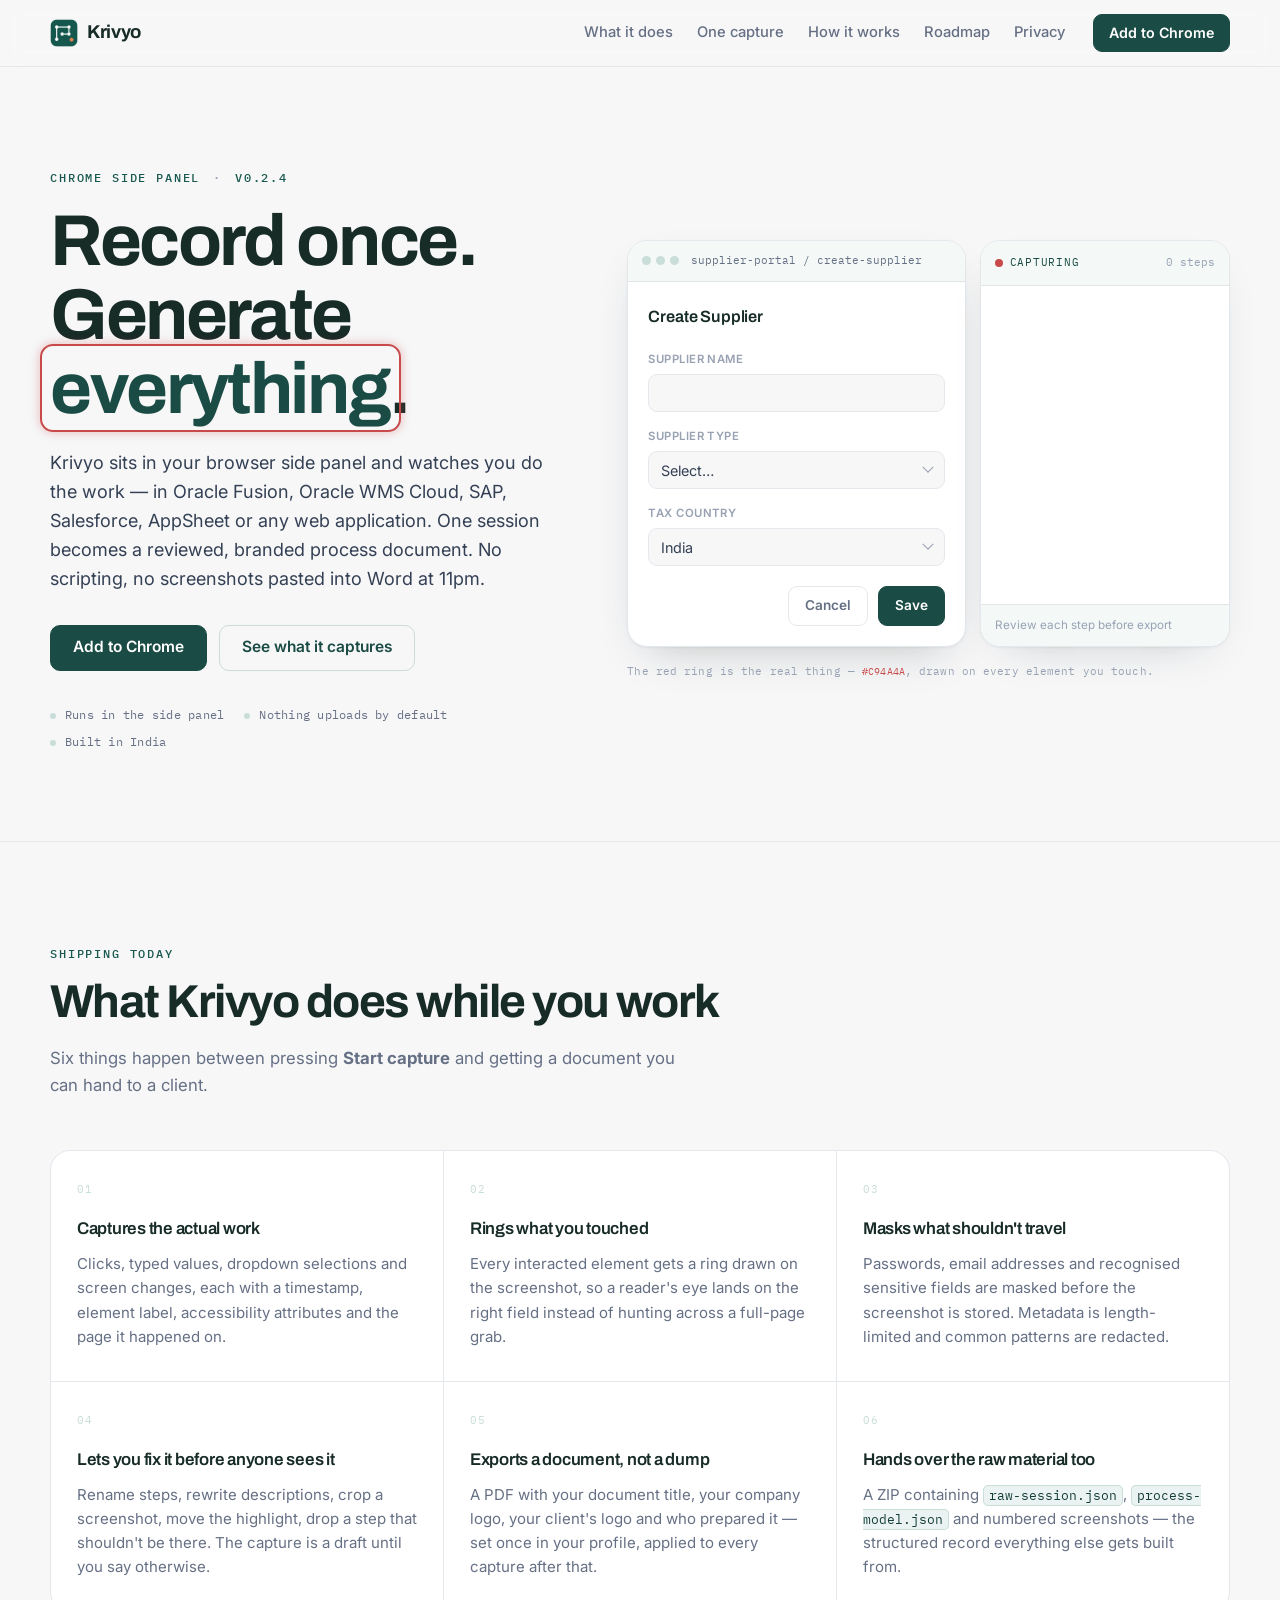
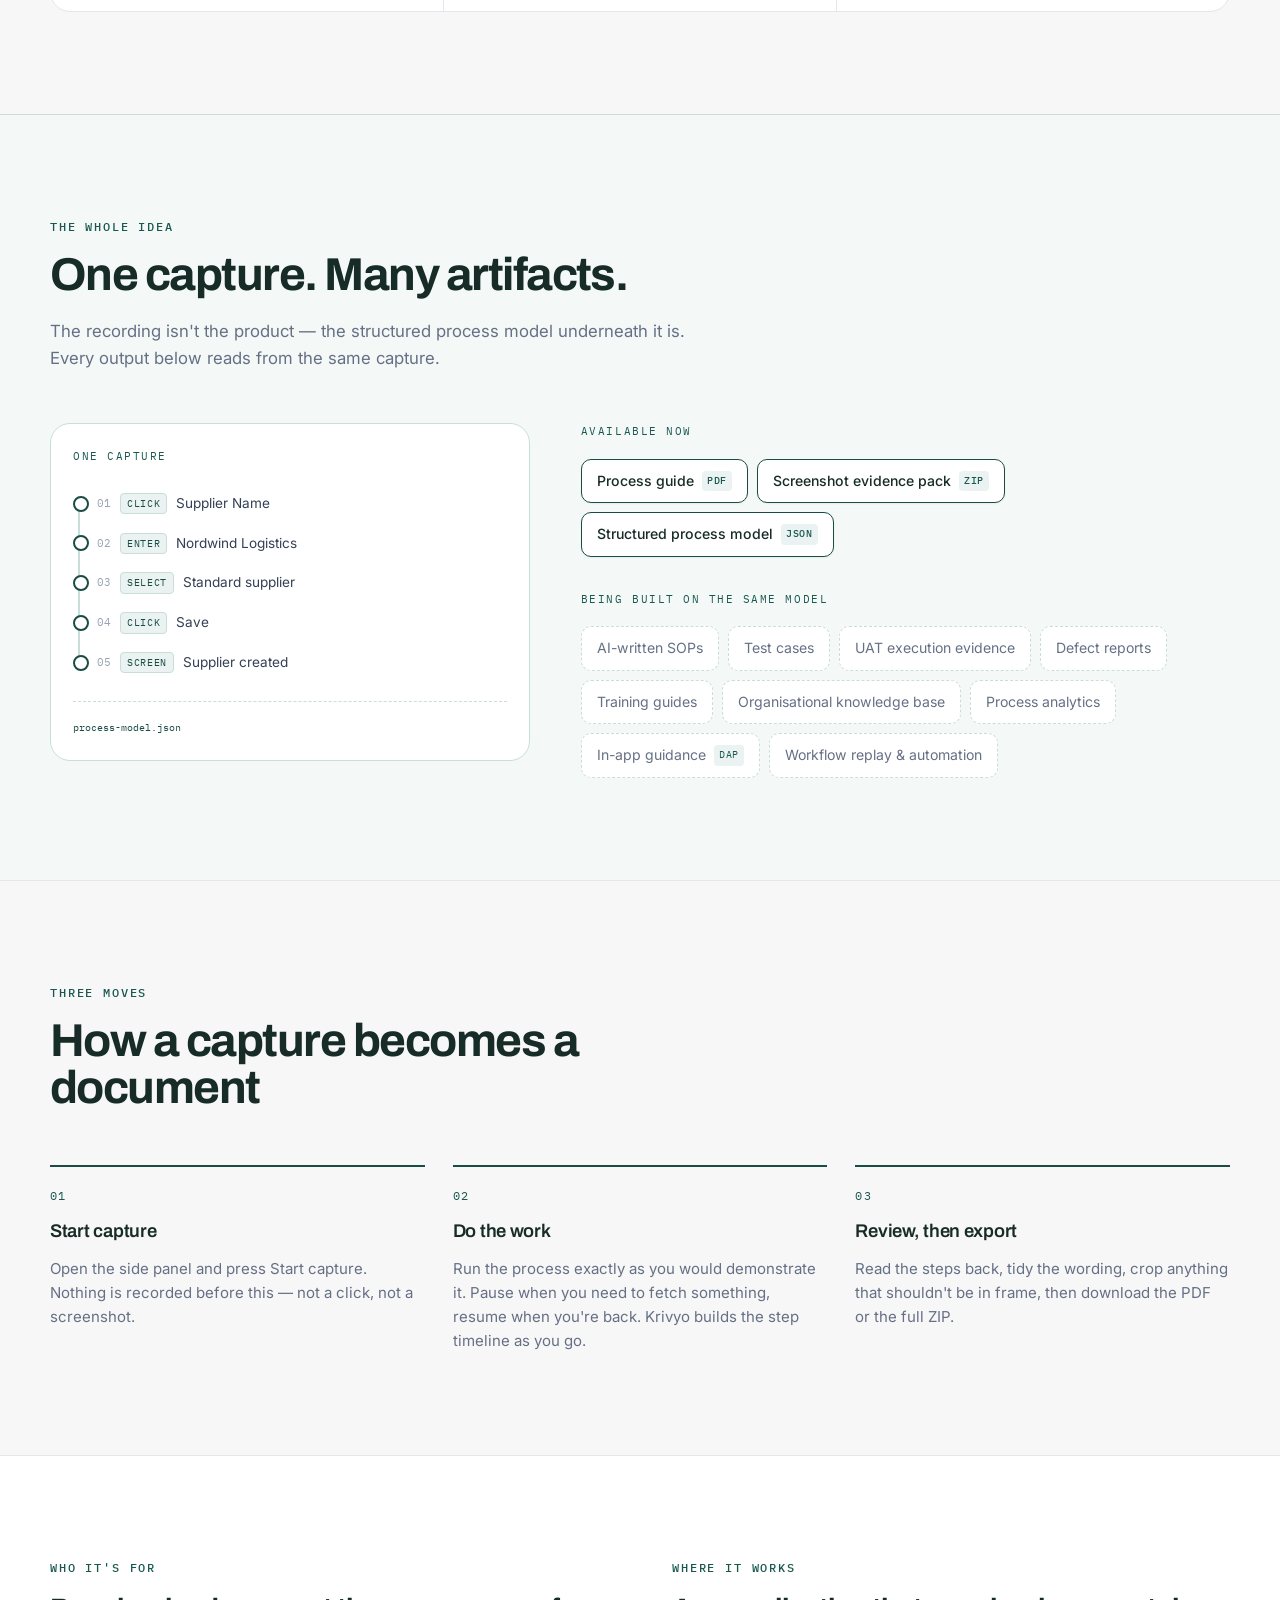
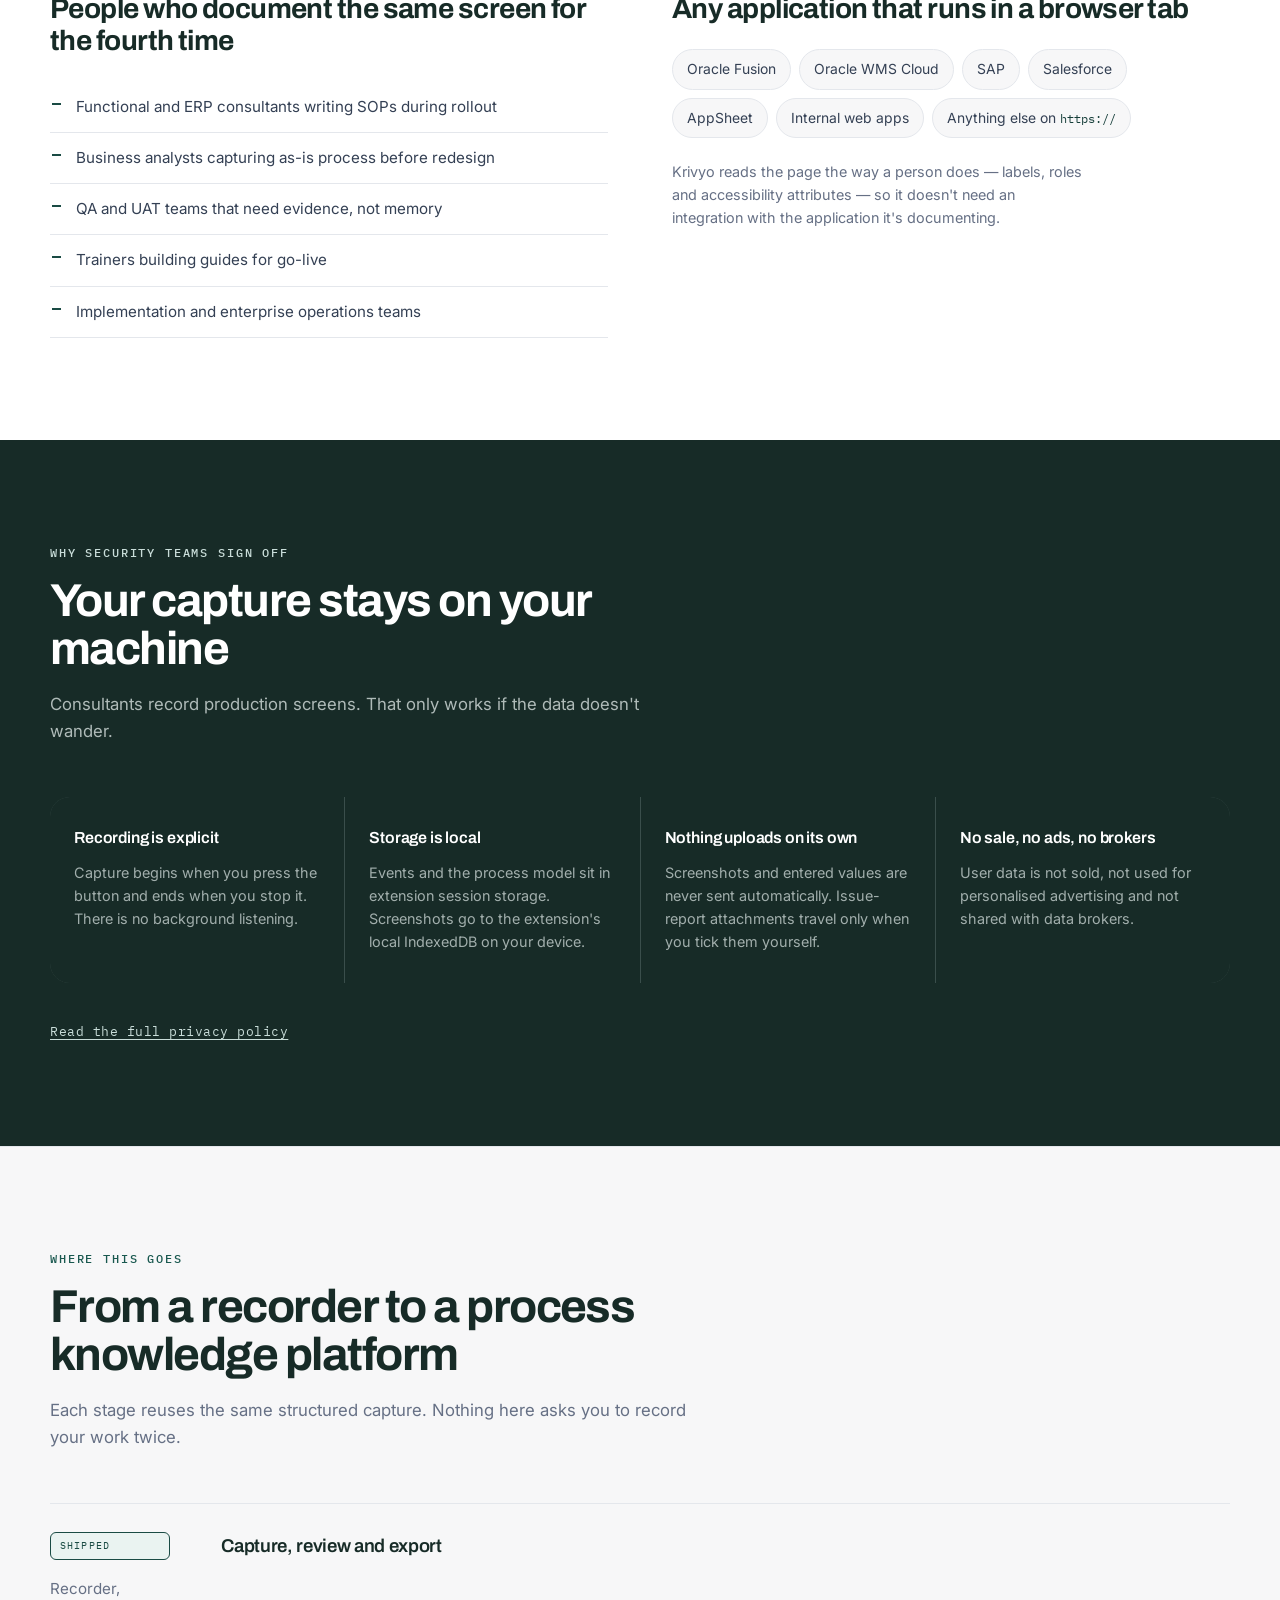
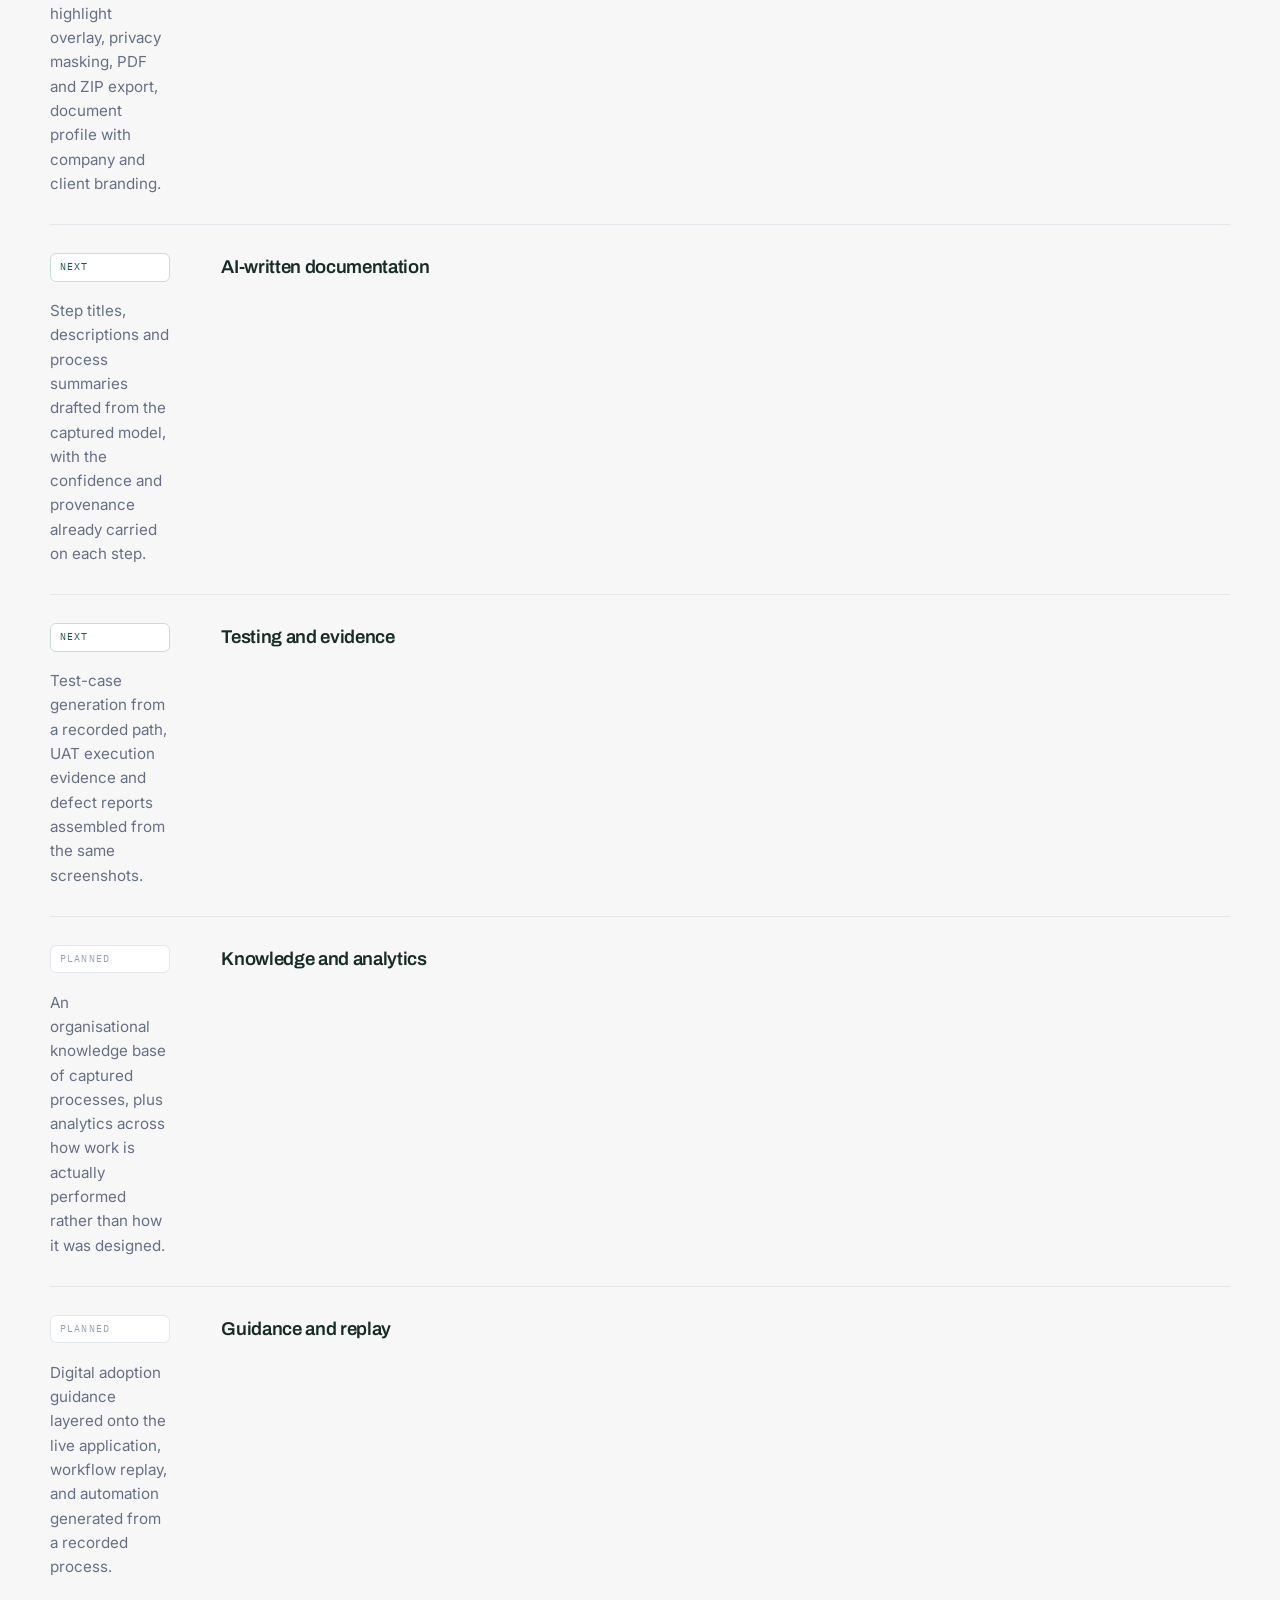
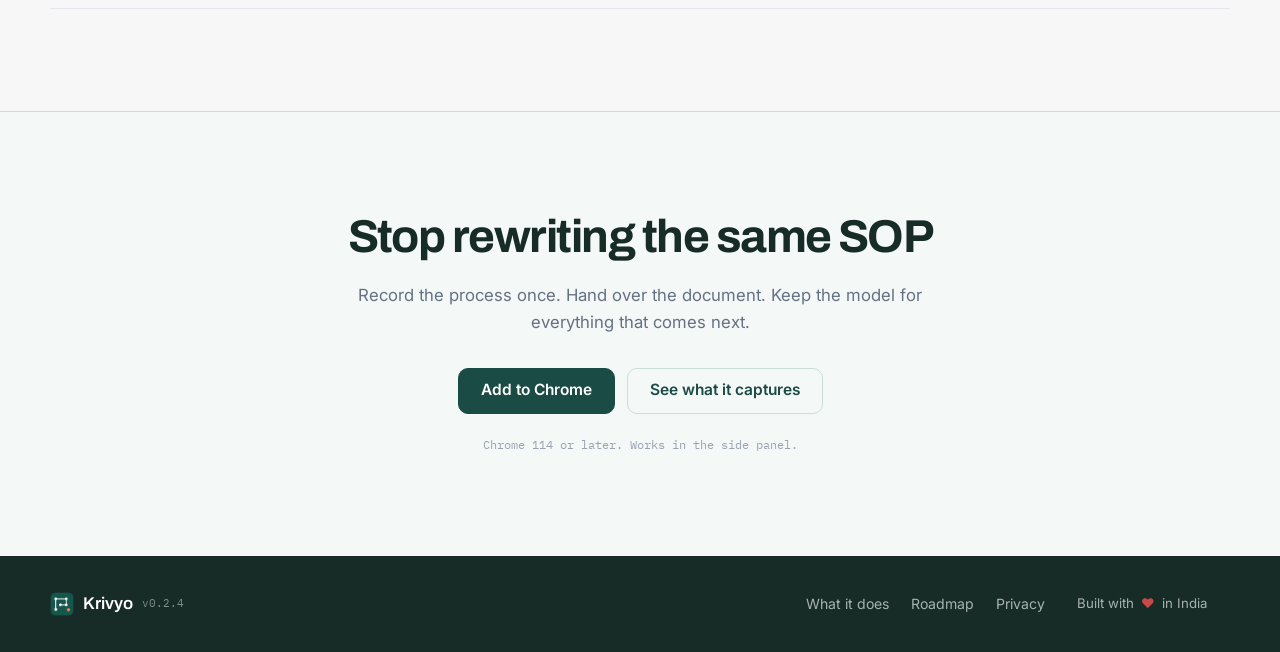
==== index.html @ 98cbd086 "Add files via upload" ====
<!doctype html>
<html lang="en">
<head>
<meta charset="utf-8" />
<meta name="viewport" content="width=device-width, initial-scale=1" />
<title>Krivyo — Record once. Generate everything.</title>
<meta name="description" content="Krivyo records what you do in Oracle, SAP, Salesforce or any browser application and turns one session into a reviewable, branded process document." />
<meta name="theme-color" content="#1A4B44" />
<link rel="icon" href="assets/favicon.png" />

<meta property="og:title" content="Krivyo — Record once. Generate everything." />
<meta property="og:description" content="Record browser workflows and generate reviewable process guides with screenshots, PDF and ZIP export." />
<meta property="og:type" content="website" />

<link rel="preconnect" href="https://fonts.googleapis.com" />
<link rel="preconnect" href="https://fonts.gstatic.com" crossorigin />
<link href="https://fonts.googleapis.com/css2?family=Archivo:wght@500;600;700&family=Inter:wght@400;500;600&family=IBM+Plex+Mono:wght@400;500&display=swap" rel="stylesheet" />
<link rel="stylesheet" href="styles.css" />
</head>
<body>

<a class="skip" href="#main">Skip to content</a>

<header class="site-head">
  <div class="wrap head-inner">
    <a class="brand" href="#top">
      <img src="assets/krivyo-mark.png" alt="" width="28" height="28" />
      <span class="brand-name">Krivyo</span>
    </a>
    <nav class="nav" aria-label="Primary">
      <a href="#capture">What it does</a>
      <a href="#artifacts">One capture</a>
      <a href="#flow">How it works</a>
      <a href="#roadmap">Roadmap</a>
      <a href="#privacy">Privacy</a>
    </nav>
    <a class="btn btn-sm" href="#install">Add to Chrome</a>
  </div>
</header>

<main id="main">

<!-- ============ HERO ============ -->
<section class="hero" id="top">
  <div class="wrap hero-grid">

    <div class="hero-copy">
      <p class="eyebrow">Chrome side panel <span class="dot">·</span> v0.2.4</p>
      <h1 class="display">Record once.<br />Generate <em>everything</em>.</h1>
      <p class="lede">
        Krivyo sits in your browser side panel and watches you do the work — in Oracle Fusion,
        Oracle WMS Cloud, SAP, Salesforce, AppSheet or any web application. One session becomes a
        reviewed, branded process document. No scripting, no screenshots pasted into Word at 11pm.
      </p>
      <div class="cta-row">
        <a class="btn" href="#install">Add to Chrome</a>
        <a class="btn btn-ghost" href="#capture">See what it captures</a>
      </div>
      <ul class="hero-meta">
        <li>Runs in the side panel</li>
        <li>Nothing uploads by default</li>
        <li>Built in India</li>
      </ul>
    </div>

    <!-- Signature: the capture ring, drawn exactly as the extension draws it -->
    <div class="hero-demo" aria-hidden="true">
      <div class="demo-frame">

        <div class="win">
          <div class="win-bar">
            <span class="win-dots"><i></i><i></i><i></i></span>
            <span class="win-url">supplier-portal / create-supplier</span>
          </div>
          <div class="win-body" id="stage">
            <p class="win-app">Create Supplier</p>

            <div class="fld" data-t="1">
              <label>Supplier Name</label>
              <div class="ctrl"><span class="typed" id="typed"></span><span class="caret"></span></div>
            </div>

            <div class="fld" data-t="2">
              <label>Supplier Type</label>
              <div class="ctrl sel"><span id="selval">Select…</span><span class="chev"></span></div>
            </div>

            <div class="fld" data-t="3">
              <label>Tax Country</label>
              <div class="ctrl sel"><span>India</span><span class="chev"></span></div>
            </div>

            <div class="fld-row">
              <span class="ghostbtn">Cancel</span>
              <span class="ghostbtn primary" data-t="4">Save</span>
            </div>

            <div class="ring" id="ring"><i></i><i></i><i></i><i></i></div>
          </div>
        </div>

        <aside class="panel">
          <div class="panel-head">
            <span class="rec"><i></i>Capturing</span>
            <span class="panel-count" id="count">0 steps</span>
          </div>
          <ol class="steps" id="steps">
            <li><span class="sq">01</span><span class="sa">CLICK</span><span class="st">Supplier Name</span></li>
            <li><span class="sq">02</span><span class="sa">ENTER</span><span class="st">Nordwind Logistics</span></li>
            <li><span class="sq">03</span><span class="sa">SELECT</span><span class="st">Standard supplier</span></li>
            <li><span class="sq">04</span><span class="sa">CLICK</span><span class="st">Save</span></li>
          </ol>
          <div class="panel-foot">Review each step before export</div>
        </aside>

      </div>
      <p class="demo-cap">The red ring is the real thing — <code>#C94A4A</code>, drawn on every element you touch.</p>
    </div>

  </div>
</section>

<!-- ============ WHAT IT DOES ============ -->
<section class="band" id="capture">
  <div class="wrap">
    <header class="sec-head">
      <p class="eyebrow">Shipping today</p>
      <h2 class="display">What Krivyo does while you work</h2>
      <p class="sec-sub">Six things happen between pressing <strong>Start capture</strong> and getting a document you can hand to a client.</p>
    </header>

    <div class="cards">
      <article class="card reveal">
        <span class="card-n">01</span>
        <h3>Captures the actual work</h3>
        <p>Clicks, typed values, dropdown selections and screen changes, each with a timestamp, element label, accessibility attributes and the page it happened on.</p>
      </article>
      <article class="card reveal">
        <span class="card-n">02</span>
        <h3>Rings what you touched</h3>
        <p>Every interacted element gets a ring drawn on the screenshot, so a reader's eye lands on the right field instead of hunting across a full-page grab.</p>
      </article>
      <article class="card reveal">
        <span class="card-n">03</span>
        <h3>Masks what shouldn't travel</h3>
        <p>Passwords, email addresses and recognised sensitive fields are masked before the screenshot is stored. Metadata is length-limited and common patterns are redacted.</p>
      </article>
      <article class="card reveal">
        <span class="card-n">04</span>
        <h3>Lets you fix it before anyone sees it</h3>
        <p>Rename steps, rewrite descriptions, crop a screenshot, move the highlight, drop a step that shouldn't be there. The capture is a draft until you say otherwise.</p>
      </article>
      <article class="card reveal">
        <span class="card-n">05</span>
        <h3>Exports a document, not a dump</h3>
        <p>A PDF with your document title, your company logo, your client's logo and who prepared it — set once in your profile, applied to every capture after that.</p>
      </article>
      <article class="card reveal">
        <span class="card-n">06</span>
        <h3>Hands over the raw material too</h3>
        <p>A ZIP containing <code>raw-session.json</code>, <code>process-model.json</code> and numbered screenshots — the structured record everything else gets built from.</p>
      </article>
    </div>
  </div>
</section>

<!-- ============ SIGNATURE: ONE CAPTURE, MANY ARTIFACTS ============ -->
<section class="band band-tint" id="artifacts">
  <div class="wrap">
    <header class="sec-head">
      <p class="eyebrow">The whole idea</p>
      <h2 class="display">One capture. Many artifacts.</h2>
      <p class="sec-sub">The recording isn't the product — the structured process model underneath it is. Every output below reads from the same capture.</p>
    </header>

    <div class="branch">
      <div class="spine">
        <p class="spine-label">One capture</p>
        <ol class="spine-steps">
          <li><span class="sq">01</span><span class="sa">CLICK</span> Supplier Name</li>
          <li><span class="sq">02</span><span class="sa">ENTER</span> Nordwind Logistics</li>
          <li><span class="sq">03</span><span class="sa">SELECT</span> Standard supplier</li>
          <li><span class="sq">04</span><span class="sa">CLICK</span> Save</li>
          <li><span class="sq">05</span><span class="sa">SCREEN</span> Supplier created</li>
        </ol>
        <p class="spine-foot"><code>process-model.json</code></p>
      </div>

      <div class="fan">
        <div class="fan-group">
          <p class="fan-label">Available now</p>
          <ul class="chips">
            <li class="chip live">Process guide <span>PDF</span></li>
            <li class="chip live">Screenshot evidence pack <span>ZIP</span></li>
            <li class="chip live">Structured process model <span>JSON</span></li>
          </ul>
        </div>
        <div class="fan-group">
          <p class="fan-label">Being built on the same model</p>
          <ul class="chips">
            <li class="chip">AI-written SOPs</li>
            <li class="chip">Test cases</li>
            <li class="chip">UAT execution evidence</li>
            <li class="chip">Defect reports</li>
            <li class="chip">Training guides</li>
            <li class="chip">Organisational knowledge base</li>
            <li class="chip">Process analytics</li>
            <li class="chip">In-app guidance <span>DAP</span></li>
            <li class="chip">Workflow replay &amp; automation</li>
          </ul>
        </div>
      </div>
    </div>
  </div>
</section>

<!-- ============ HOW IT WORKS ============ -->
<section class="band" id="flow">
  <div class="wrap">
    <header class="sec-head">
      <p class="eyebrow">Three moves</p>
      <h2 class="display">How a capture becomes a document</h2>
    </header>

    <ol class="flow">
      <li class="reveal">
        <span class="flow-n">01</span>
        <h3>Start capture</h3>
        <p>Open the side panel and press Start capture. Nothing is recorded before this — not a click, not a screenshot.</p>
      </li>
      <li class="reveal">
        <span class="flow-n">02</span>
        <h3>Do the work</h3>
        <p>Run the process exactly as you would demonstrate it. Pause when you need to fetch something, resume when you're back. Krivyo builds the step timeline as you go.</p>
      </li>
      <li class="reveal">
        <span class="flow-n">03</span>
        <h3>Review, then export</h3>
        <p>Read the steps back, tidy the wording, crop anything that shouldn't be in frame, then download the PDF or the full ZIP.</p>
      </li>
    </ol>
  </div>
</section>

<!-- ============ WHO / WHERE ============ -->
<section class="band band-split">
  <div class="wrap split">
    <div class="reveal">
      <p class="eyebrow">Who it's for</p>
      <h2 class="display sm">People who document the same screen for the fourth time</h2>
      <ul class="listy">
        <li>Functional and ERP consultants writing SOPs during rollout</li>
        <li>Business analysts capturing as-is process before redesign</li>
        <li>QA and UAT teams that need evidence, not memory</li>
        <li>Trainers building guides for go-live</li>
        <li>Implementation and enterprise operations teams</li>
      </ul>
    </div>
    <div class="reveal">
      <p class="eyebrow">Where it works</p>
      <h2 class="display sm">Any application that runs in a browser tab</h2>
      <ul class="apps">
        <li>Oracle Fusion</li>
        <li>Oracle WMS Cloud</li>
        <li>SAP</li>
        <li>Salesforce</li>
        <li>AppSheet</li>
        <li>Internal web apps</li>
        <li>Anything else on <code>https://</code></li>
      </ul>
      <p class="note">Krivyo reads the page the way a person does — labels, roles and accessibility attributes — so it doesn't need an integration with the application it's documenting.</p>
    </div>
  </div>
</section>

<!-- ============ PRIVACY ============ -->
<section class="band band-deep" id="privacy">
  <div class="wrap">
    <header class="sec-head sec-head-invert">
      <p class="eyebrow">Why security teams sign off</p>
      <h2 class="display">Your capture stays on your machine</h2>
      <p class="sec-sub">Consultants record production screens. That only works if the data doesn't wander.</p>
    </header>

    <div class="priv">
      <div class="priv-item reveal">
        <h3>Recording is explicit</h3>
        <p>Capture begins when you press the button and ends when you stop it. There is no background listening.</p>
      </div>
      <div class="priv-item reveal">
        <h3>Storage is local</h3>
        <p>Events and the process model sit in extension session storage. Screenshots go to the extension's local IndexedDB on your device.</p>
      </div>
      <div class="priv-item reveal">
        <h3>Nothing uploads on its own</h3>
        <p>Screenshots and entered values are never sent automatically. Issue-report attachments travel only when you tick them yourself.</p>
      </div>
      <div class="priv-item reveal">
        <h3>No sale, no ads, no brokers</h3>
        <p>User data is not sold, not used for personalised advertising and not shared with data brokers.</p>
      </div>
    </div>

    <p class="priv-link"><a href="privacy.html">Read the full privacy policy</a></p>
  </div>
</section>

<!-- ============ ROADMAP ============ -->
<section class="band" id="roadmap">
  <div class="wrap">
    <header class="sec-head">
      <p class="eyebrow">Where this goes</p>
      <h2 class="display">From a recorder to a process knowledge platform</h2>
      <p class="sec-sub">Each stage reuses the same structured capture. Nothing here asks you to record your work twice.</p>
    </header>

    <ol class="road">
      <li class="reveal"><span class="road-tag now">Shipped</span><h3>Capture, review and export</h3><p>Recorder, highlight overlay, privacy masking, PDF and ZIP export, document profile with company and client branding.</p></li>
      <li class="reveal"><span class="road-tag next">Next</span><h3>AI-written documentation</h3><p>Step titles, descriptions and process summaries drafted from the captured model, with the confidence and provenance already carried on each step.</p></li>
      <li class="reveal"><span class="road-tag next">Next</span><h3>Testing and evidence</h3><p>Test-case generation from a recorded path, UAT execution evidence and defect reports assembled from the same screenshots.</p></li>
      <li class="reveal"><span class="road-tag later">Planned</span><h3>Knowledge and analytics</h3><p>An organisational knowledge base of captured processes, plus analytics across how work is actually performed rather than how it was designed.</p></li>
      <li class="reveal"><span class="road-tag later">Planned</span><h3>Guidance and replay</h3><p>Digital adoption guidance layered onto the live application, workflow replay, and automation generated from a recorded process.</p></li>
    </ol>
  </div>
</section>

<!-- ============ INSTALL ============ -->
<section class="band band-tint" id="install">
  <div class="wrap install">
    <h2 class="display">Stop rewriting the same SOP</h2>
    <p class="sec-sub">Record the process once. Hand over the document. Keep the model for everything that comes next.</p>
    <div class="cta-row center">
      <a class="btn" href="#">Add to Chrome</a>
      <a class="btn btn-ghost" href="#capture">See what it captures</a>
    </div>
    <p class="fineprint">Chrome 114 or later. Works in the side panel.</p>
  </div>
</section>

</main>

<footer class="site-foot">
  <div class="wrap foot-inner">
    <div class="foot-brand">
      <img src="assets/krivyo-mark.png" alt="" width="24" height="24" />
      <span>Krivyo</span>
      <span class="ver">v0.2.4</span>
    </div>
    <nav class="foot-nav" aria-label="Footer">
      <a href="#capture">What it does</a>
      <a href="#roadmap">Roadmap</a>
      <a href="privacy.html">Privacy</a>
    </nav>
    <p class="foot-india">Built with <span class="heart">♥</span> in India <img src="assets/india-flag.svg" alt="" width="16" height="12" /></p>
  </div>
</footer>

<script src="script.js"></script>
</body>
</html>
---- styles.css ----
/* ============================================================
   Krivyo — site styles
   Palette lifted directly from the extension source:
   #1A4B44 primary, #143D38 hover, #172B27 deep ink, #19584F mid,
   #EAF3F1 / #C9DDD9 / #E1E6E5 tints, #202124 ink, #667085 muted,
   #C94A4A highlight ring (content/highlightOverlay.js), #F5A623 amber
   ============================================================ */

:root {
  --paper:       #F7F7F8;
  --surface:     #FFFFFF;
  --mint:        #EAF3F1;
  --mint-soft:   #F4F9F8;
  --edge:        #C9DDD9;
  --line:        #E4E7EC;
  --line-soft:   #E1E6E5;

  --forest:      #1A4B44;
  --forest-dark: #143D38;
  --forest-deep: #172B27;
  --forest-mid:  #19584F;

  --ink:         #202124;
  --slate:       #344054;
  --muted:       #667085;
  --faint:       #98A2B3;

  --signal:      #C94A4A;
  --signal-glow: rgba(201, 74, 74, 0.30);
  --amber:       #F5A623;
  --grow:        #15803D;

  --display: "Archivo", "Segoe UI", sans-serif;
  --body:    "Inter", "Segoe UI", Roboto, Arial, sans-serif;
  --mono:    "IBM Plex Mono", ui-monospace, "SFMono-Regular", monospace;

  --r-sm: 8px;
  --r:    13px;      /* the ring radius from highlightOverlay.js */
  --r-lg: 20px;

  --gut: clamp(20px, 5vw, 48px);
}

* { box-sizing: border-box; }

html { scroll-behavior: smooth; scroll-padding-top: 84px; }

body {
  margin: 0;
  background: var(--paper);
  color: var(--ink);
  font-family: var(--body);
  font-size: 17px;
  line-height: 1.6;
  -webkit-font-smoothing: antialiased;
}

img { max-width: 100%; display: block; }

a { color: var(--forest); text-decoration-thickness: 1px; text-underline-offset: 3px; }

code {
  font-family: var(--mono);
  font-size: 0.86em;
  background: var(--mint);
  border: 1px solid var(--edge);
  border-radius: 5px;
  padding: 1px 5px;
  color: var(--forest-dark);
}

.wrap { width: min(1180px, 100% - (var(--gut) * 2)); margin-inline: auto; }

.skip {
  position: absolute; left: -9999px; top: 0;
  background: var(--forest); color: #fff; padding: 10px 16px; z-index: 200;
}
.skip:focus { left: 12px; top: 12px; }

:focus-visible { outline: 2.5px solid var(--signal); outline-offset: 3px; border-radius: 4px; }

/* ---------- type ---------- */

.display {
  font-family: var(--display);
  font-weight: 700;
  letter-spacing: -0.033em;
  line-height: 1.03;
  color: var(--forest-deep);
  margin: 0;
}

h1.display { font-size: clamp(2.6rem, 6.2vw, 4.5rem); }
h2.display { font-size: clamp(1.95rem, 3.6vw, 2.9rem); }
.display.sm { font-size: clamp(1.4rem, 2.2vw, 1.75rem); letter-spacing: -0.02em; line-height: 1.15; }

.display em {
  font-style: normal;
  color: var(--forest);
  position: relative;
  white-space: nowrap;
}
/* the ring, again — under the word that matters */
.display em::after {
  content: "";
  position: absolute; inset: -6px -12px -4px -10px;
  border: 2.5px solid var(--signal);
  border-radius: var(--r);
  box-shadow: 0 0 10px 1px var(--signal-glow);
  pointer-events: none;
  animation: ringIn .7s cubic-bezier(.2,.9,.25,1) .5s both;
}
@keyframes ringIn {
  from { opacity: 0; transform: scale(1.09); }
  to   { opacity: 1; transform: scale(1); }
}

.eyebrow {
  font-family: var(--mono);
  font-size: 0.72rem;
  font-weight: 500;
  letter-spacing: 0.16em;
  text-transform: uppercase;
  color: var(--forest-mid);
  margin: 0 0 16px;
}
.eyebrow .dot { color: var(--faint); margin: 0 4px; }

.lede { font-size: 1.13rem; color: var(--slate); max-width: 56ch; margin: 22px 0 32px; }

.sec-head { max-width: 62ch; margin-bottom: 52px; }
.sec-sub { color: var(--muted); font-size: 1.05rem; margin: 18px 0 0; max-width: 58ch; }

/* ---------- buttons ---------- */

.btn {
  display: inline-flex; align-items: center; justify-content: center;
  min-height: 46px; padding: 0 22px;
  background: var(--forest); color: #fff;
  border: 1px solid var(--forest);
  border-radius: 10px;
  font-family: var(--body); font-size: 0.97rem; font-weight: 600;
  text-decoration: none;
  transition: background .16s ease, transform .16s ease;
}
.btn:hover { background: var(--forest-dark); border-color: var(--forest-dark); }
.btn:active { transform: translateY(1px); }

.btn-ghost { background: transparent; color: var(--forest); border-color: var(--edge); }
.btn-ghost:hover { background: var(--mint); border-color: var(--forest); }

.btn-sm { min-height: 38px; padding: 0 15px; font-size: 0.89rem; border-radius: 9px; }

.cta-row { display: flex; flex-wrap: wrap; gap: 12px; }
.cta-row.center { justify-content: center; }

/* ---------- header ---------- */

.site-head {
  position: sticky; top: 0; z-index: 100;
  background: rgba(247, 247, 248, 0.88);
  backdrop-filter: blur(10px);
  border-bottom: 1px solid var(--line);
}
.head-inner { display: flex; align-items: center; gap: 28px; height: 66px; }

.brand { display: flex; align-items: center; gap: 9px; text-decoration: none; }
.brand img { border-radius: 7px; }
.brand-name {
  font-family: var(--display); font-weight: 700; font-size: 1.16rem;
  letter-spacing: -0.02em; color: var(--forest-deep);
}

.nav { display: flex; gap: 24px; margin-left: auto; }
.nav a {
  font-size: 0.92rem; color: var(--muted); text-decoration: none; font-weight: 500;
  transition: color .15s ease;
}
.nav a:hover { color: var(--forest); }

/* ---------- hero ---------- */

.hero { padding: clamp(56px, 8vw, 104px) 0 clamp(56px, 7vw, 92px); }

.hero-grid {
  display: grid;
  grid-template-columns: minmax(0, 0.92fr) minmax(0, 1.08fr);
  gap: clamp(36px, 5vw, 68px);
  align-items: center;
}

.hero-meta {
  list-style: none; margin: 34px 0 0; padding: 0;
  display: flex; flex-wrap: wrap; gap: 8px 20px;
  font-family: var(--mono); font-size: 0.76rem; color: var(--muted);
  letter-spacing: 0.02em;
}
.hero-meta li { position: relative; padding-left: 15px; }
.hero-meta li::before {
  content: ""; position: absolute; left: 0; top: 8px;
  width: 6px; height: 6px; border-radius: 50%; background: var(--edge);
}

/* ---------- hero demo ---------- */

.demo-frame {
  display: grid;
  grid-template-columns: minmax(0, 1.35fr) minmax(0, 1fr);
  gap: 14px;
  align-items: stretch;
}

.win {
  background: var(--surface);
  border: 1px solid var(--line);
  border-radius: var(--r-lg);
  overflow: hidden;
  box-shadow: 0 1px 2px rgba(23,43,39,.05), 0 18px 44px -22px rgba(23,43,39,.30);
}
.win-bar {
  display: flex; align-items: center; gap: 12px;
  padding: 11px 14px;
  background: var(--mint-soft);
  border-bottom: 1px solid var(--line-soft);
}
.win-dots { display: flex; gap: 5px; }
.win-dots i { width: 9px; height: 9px; border-radius: 50%; background: var(--edge); }
.win-url {
  font-family: var(--mono); font-size: 0.68rem; color: var(--muted);
  overflow: hidden; text-overflow: ellipsis; white-space: nowrap;
}

.win-body { position: relative; padding: 22px 20px 20px; }

.win-app {
  font-family: var(--display); font-weight: 600; font-size: 1.02rem;
  color: var(--forest-deep); margin: 0 0 20px; letter-spacing: -0.01em;
}

.fld { margin-bottom: 15px; }
.fld label {
  display: block; font-size: 0.71rem; font-weight: 600; letter-spacing: .04em;
  text-transform: uppercase; color: var(--faint); margin-bottom: 6px;
}
.ctrl {
  display: flex; align-items: center; gap: 2px;
  min-height: 38px; padding: 0 12px;
  border: 1px solid var(--line); border-radius: 9px;
  background: var(--paper);
  font-size: 0.9rem; color: var(--slate);
}
.ctrl.sel { justify-content: space-between; }
.chev {
  width: 8px; height: 8px; border-right: 1.5px solid var(--faint);
  border-bottom: 1.5px solid var(--faint); transform: rotate(45deg) translate(-2px,-2px);
}
.typed { white-space: nowrap; }
.caret {
  width: 1.5px; height: 17px; background: var(--forest);
  animation: blink 1.05s step-end infinite; opacity: 0;
}
.caret.on { opacity: 1; }
@keyframes blink { 50% { opacity: 0; } }

.fld-row { display: flex; gap: 10px; justify-content: flex-end; margin-top: 20px; }
.ghostbtn {
  display: inline-flex; align-items: center; padding: 8px 16px;
  border-radius: 9px; border: 1px solid var(--line);
  font-size: 0.85rem; font-weight: 600; color: var(--muted); background: var(--surface);
}
.ghostbtn.primary { background: var(--forest); border-color: var(--forest); color: #fff; }

/* the signature ring */
.ring {
  position: absolute; top: 0; left: 0;
  width: 0; height: 0;
  border: 3.5px solid var(--signal);
  border-radius: var(--r);
  box-shadow: 0 0 10px 1px var(--signal-glow);
  opacity: 0;
  pointer-events: none;
  transition: all .52s cubic-bezier(.55,.02,.2,1);
}
.ring i { position: absolute; width: 5px; height: 5px; background: var(--signal); border-radius: 1px; }
.ring i:nth-child(1) { top: -7px; left: -7px; }
.ring i:nth-child(2) { top: -7px; right: -7px; }
.ring i:nth-child(3) { bottom: -7px; left: -7px; }
.ring i:nth-child(4) { bottom: -7px; right: -7px; }

/* side panel mock */
.panel {
  display: flex; flex-direction: column;
  background: var(--surface);
  border: 1px solid var(--line);
  border-radius: var(--r-lg);
  overflow: hidden;
  box-shadow: 0 1px 2px rgba(23,43,39,.05), 0 18px 44px -26px rgba(23,43,39,.26);
}
.panel-head {
  display: flex; align-items: center; justify-content: space-between;
  padding: 13px 14px; border-bottom: 1px solid var(--line-soft);
  background: var(--mint-soft);
}
.rec {
  display: inline-flex; align-items: center; gap: 7px;
  font-family: var(--mono); font-size: 0.7rem; letter-spacing: .07em;
  text-transform: uppercase; color: var(--forest);
}
.rec i {
  width: 8px; height: 8px; border-radius: 50%; background: var(--signal);
  animation: pulse 1.6s ease-in-out infinite;
}
@keyframes pulse { 0%,100% { opacity: 1; } 50% { opacity: .35; } }
.panel-count { font-family: var(--mono); font-size: 0.7rem; color: var(--faint); }

.steps { list-style: none; margin: 0; padding: 10px; flex: 1; display: flex; flex-direction: column; gap: 7px; }
.steps li {
  display: grid; grid-template-columns: auto auto 1fr; align-items: center; gap: 8px;
  padding: 9px 10px;
  background: var(--paper); border: 1px solid var(--line-soft); border-radius: 10px;
  opacity: 0; transform: translateY(7px);
  transition: opacity .34s ease, transform .34s ease;
}
.steps li.in { opacity: 1; transform: none; }
.sq { font-family: var(--mono); font-size: 0.68rem; color: var(--faint); }
.sa {
  font-family: var(--mono); font-size: 0.61rem; letter-spacing: .07em;
  padding: 2px 6px; border-radius: 4px;
  background: var(--mint); color: var(--forest); border: 1px solid var(--edge);
}
.st { font-size: 0.78rem; color: var(--slate); overflow: hidden; text-overflow: ellipsis; white-space: nowrap; }

.panel-foot {
  padding: 11px 14px; border-top: 1px solid var(--line-soft);
  font-size: 0.73rem; color: var(--faint); background: var(--mint-soft);
}

.demo-cap {
  margin: 16px 0 0; font-family: var(--mono);
  font-size: 0.7rem; color: var(--faint); letter-spacing: .01em;
}
.demo-cap code { background: transparent; border: 0; padding: 0; color: var(--signal); }

/* ---------- bands ---------- */

.band { padding: clamp(60px, 8vw, 104px) 0; border-top: 1px solid var(--line); }
.band-tint { background: var(--mint-soft); border-top-color: var(--edge); }
.band-deep { background: var(--forest-deep); border-top-color: var(--forest-deep); }

/* ---------- capability cards ---------- */

.cards {
  display: grid;
  grid-template-columns: repeat(3, minmax(0, 1fr));
  gap: 1px;
  background: var(--line);
  border: 1px solid var(--line);
  border-radius: var(--r-lg);
  overflow: hidden;
}
.card {
  background: var(--surface);
  padding: 30px 26px 32px;
  transition: background .2s ease;
}
.card:hover { background: var(--mint-soft); }
.card-n {
  font-family: var(--mono); font-size: 0.7rem; color: var(--edge);
  letter-spacing: .1em; display: block; margin-bottom: 16px;
}
.card h3 {
  font-family: var(--display); font-size: 1.06rem; font-weight: 600;
  letter-spacing: -0.015em; color: var(--forest-deep); margin: 0 0 10px;
}
.card p { margin: 0; font-size: 0.94rem; color: var(--muted); }

/* ---------- branch (signature section) ---------- */

.branch {
  display: grid;
  grid-template-columns: minmax(0, 0.85fr) minmax(0, 1.15fr);
  gap: clamp(28px, 4vw, 56px);
  align-items: start;
}

.spine {
  background: var(--surface);
  border: 1px solid var(--edge);
  border-radius: var(--r-lg);
  padding: 24px 22px;
  position: relative;
}
.spine-label, .fan-label {
  font-family: var(--mono); font-size: 0.68rem; letter-spacing: .14em;
  text-transform: uppercase; color: var(--forest-mid); margin: 0 0 18px;
}
.spine-steps { list-style: none; margin: 0; padding: 0; position: relative; }
.spine-steps::before {
  content: ""; position: absolute; left: 5px; top: 12px; bottom: 12px;
  width: 2px; background: var(--edge); border-radius: 2px;
}
.spine-steps li {
  display: flex; align-items: center; gap: 9px; flex-wrap: wrap;
  padding: 9px 0 9px 24px;
  font-size: 0.85rem; color: var(--slate);
  position: relative;
}
.spine-steps li::before {
  content: ""; position: absolute; left: 0; top: 50%; transform: translateY(-50%);
  width: 12px; height: 12px; border-radius: 50%;
  background: var(--surface); border: 2px solid var(--forest); z-index: 1;
}
.spine-foot {
  margin: 18px 0 0; padding-top: 16px; border-top: 1px dashed var(--edge);
  font-family: var(--mono); font-size: 0.72rem; color: var(--muted);
}
.spine-foot code { background: transparent; border: 0; padding: 0; color: var(--forest); }

.fan-group + .fan-group { margin-top: 34px; }
.chips { list-style: none; margin: 0; padding: 0; display: flex; flex-wrap: wrap; gap: 9px; }
.chip {
  display: inline-flex; align-items: center; gap: 8px;
  padding: 10px 15px;
  background: var(--surface);
  border: 1px dashed var(--edge);
  border-radius: 10px;
  font-size: 0.88rem; color: var(--muted);
  transition: border-color .18s ease, color .18s ease, transform .18s ease;
}
.chip span {
  font-family: var(--mono); font-size: 0.63rem; letter-spacing: .07em;
  padding: 2px 5px; border-radius: 4px;
  background: var(--mint); color: var(--forest-mid);
}
.chip.live {
  border-style: solid; border-color: var(--forest); color: var(--forest-deep); font-weight: 500;
  box-shadow: 0 1px 2px rgba(23,43,39,.06);
}
.chip:hover { transform: translateY(-2px); border-color: var(--forest); color: var(--forest-deep); }

/* ---------- flow ---------- */

.flow {
  list-style: none; margin: 0; padding: 0;
  display: grid; grid-template-columns: repeat(auto-fit, minmax(260px, 1fr)); gap: 28px;
}
.flow li { border-top: 2px solid var(--forest); padding-top: 20px; }
.flow-n {
  font-family: var(--mono); font-size: 0.72rem; color: var(--forest-mid);
  letter-spacing: .12em; display: block; margin-bottom: 12px;
}
.flow h3 {
  font-family: var(--display); font-size: 1.15rem; font-weight: 600;
  color: var(--forest-deep); margin: 0 0 10px; letter-spacing: -0.015em;
}
.flow p { margin: 0; font-size: 0.94rem; color: var(--muted); }

/* ---------- split ---------- */

.band-split { background: var(--surface); }
.split { display: grid; grid-template-columns: repeat(auto-fit, minmax(300px, 1fr)); gap: clamp(32px, 5vw, 72px); }

.listy { list-style: none; margin: 24px 0 0; padding: 0; }
.listy li {
  padding: 13px 0 13px 26px; border-bottom: 1px solid var(--line);
  font-size: 0.95rem; color: var(--slate); position: relative;
}
.listy li::before {
  content: ""; position: absolute; left: 2px; top: 21px;
  width: 9px; height: 2px; background: var(--forest);
}

.apps { list-style: none; margin: 24px 0 0; padding: 0; display: flex; flex-wrap: wrap; gap: 8px; }
.apps li {
  padding: 8px 14px; border: 1px solid var(--line); border-radius: 999px;
  font-size: 0.87rem; color: var(--slate); background: var(--paper);
}
.apps li code { background: transparent; border: 0; padding: 0; }
.note { margin: 22px 0 0; font-size: 0.9rem; color: var(--muted); max-width: 46ch; }

/* ---------- privacy (deep band) ---------- */

.sec-head-invert .display { color: #fff; }
.sec-head-invert .eyebrow { color: var(--edge); }
.sec-head-invert .sec-sub { color: rgba(234, 243, 241, 0.72); }

.priv { display: grid; grid-template-columns: repeat(auto-fit, minmax(240px, 1fr)); gap: 1px; background: rgba(201, 221, 217, 0.20); border-radius: var(--r-lg); overflow: hidden; }
.priv-item { background: var(--forest-deep); padding: 28px 24px 30px; }
.priv-item h3 {
  font-family: var(--display); font-size: 1rem; font-weight: 600; color: #fff;
  margin: 0 0 10px; letter-spacing: -0.01em;
}
.priv-item p { margin: 0; font-size: 0.9rem; color: rgba(234, 243, 241, 0.66); }

.priv-link { margin: 34px 0 0; }
.priv-link a { color: var(--edge); font-family: var(--mono); font-size: 0.8rem; letter-spacing: .04em; }
.priv-link a:hover { color: #fff; }

/* ---------- roadmap ---------- */

.road { list-style: none; margin: 0; padding: 0; border-top: 1px solid var(--line); }
.road li {
  display: grid; grid-template-columns: 120px minmax(0, 1fr);
  gap: 8px clamp(20px, 4vw, 52px);
  padding: 28px 0; border-bottom: 1px solid var(--line);
}
.road h3 {
  font-family: var(--display); font-size: 1.16rem; font-weight: 600;
  color: var(--forest-deep); margin: 0 0 8px; letter-spacing: -0.018em;
}
.road p { margin: 0; font-size: 0.95rem; color: var(--muted); max-width: 62ch; }
.road-tag {
  align-self: start;
  display: inline-flex; align-items: center;
  font-family: var(--mono); font-size: 0.64rem; letter-spacing: .11em; text-transform: uppercase;
  padding: 5px 9px; border-radius: 6px; border: 1px solid;
}
.road-tag.now   { background: var(--mint); color: var(--forest); border-color: var(--forest); }
.road-tag.next  { background: var(--surface); color: var(--forest-mid); border-color: var(--edge); }
.road-tag.later { background: var(--surface); color: var(--faint); border-color: var(--line); }

/* ---------- install ---------- */

.install { text-align: center; }
.install .sec-sub { margin: 20px auto 32px; }
.fineprint { margin: 22px 0 0; font-family: var(--mono); font-size: 0.72rem; color: var(--faint); }

/* ---------- footer ---------- */

.site-foot { background: var(--forest-deep); padding: 34px 0; }
.foot-inner { display: flex; flex-wrap: wrap; align-items: center; gap: 20px 32px; }
.foot-brand { display: flex; align-items: center; gap: 9px; font-family: var(--display); font-weight: 600; color: #fff; }
.foot-brand img { border-radius: 6px; }
.ver { font-family: var(--mono); font-size: 0.7rem; color: rgba(234,243,241,.5); font-weight: 400; }
.foot-nav { display: flex; gap: 22px; margin-left: auto; }
.foot-nav a { color: rgba(234,243,241,.68); font-size: 0.88rem; text-decoration: none; }
.foot-nav a:hover { color: #fff; text-decoration: underline; }
.foot-india {
  margin: 0; display: flex; align-items: center; gap: 7px;
  font-size: 0.83rem; color: rgba(234,243,241,.68);
}
.heart { color: var(--signal); }
.foot-india img { border-radius: 2px; }

/* ---------- reveal ---------- */

/* Hidden only when JS is running — never leaves content invisible otherwise */
.js .reveal { opacity: 0; transform: translateY(14px); transition: opacity .55s ease, transform .55s ease; }
.js .reveal.in { opacity: 1; transform: none; }

/* ---------- responsive ---------- */

@media (max-width: 1040px) {
  .cards { grid-template-columns: repeat(2, minmax(0, 1fr)); }
}

@media (max-width: 900px) {
  .hero-grid { grid-template-columns: 1fr; }
  .branch { grid-template-columns: 1fr; }
  .nav { display: none; }
  .road li { grid-template-columns: 1fr; }
}

@media (max-width: 620px) {
  body { font-size: 16px; }
  .cards { grid-template-columns: 1fr; }
  .demo-frame { grid-template-columns: 1fr; }
  .foot-nav { margin-left: 0; }
}

@media (prefers-reduced-motion: reduce) {
  html { scroll-behavior: auto; }
  *, *::before, *::after {
    animation-duration: .001ms !important;
    animation-iteration-count: 1 !important;
    transition-duration: .001ms !important;
  }
  .js .reveal { opacity: 1; transform: none; }
  .steps li { opacity: 1; transform: none; }
}
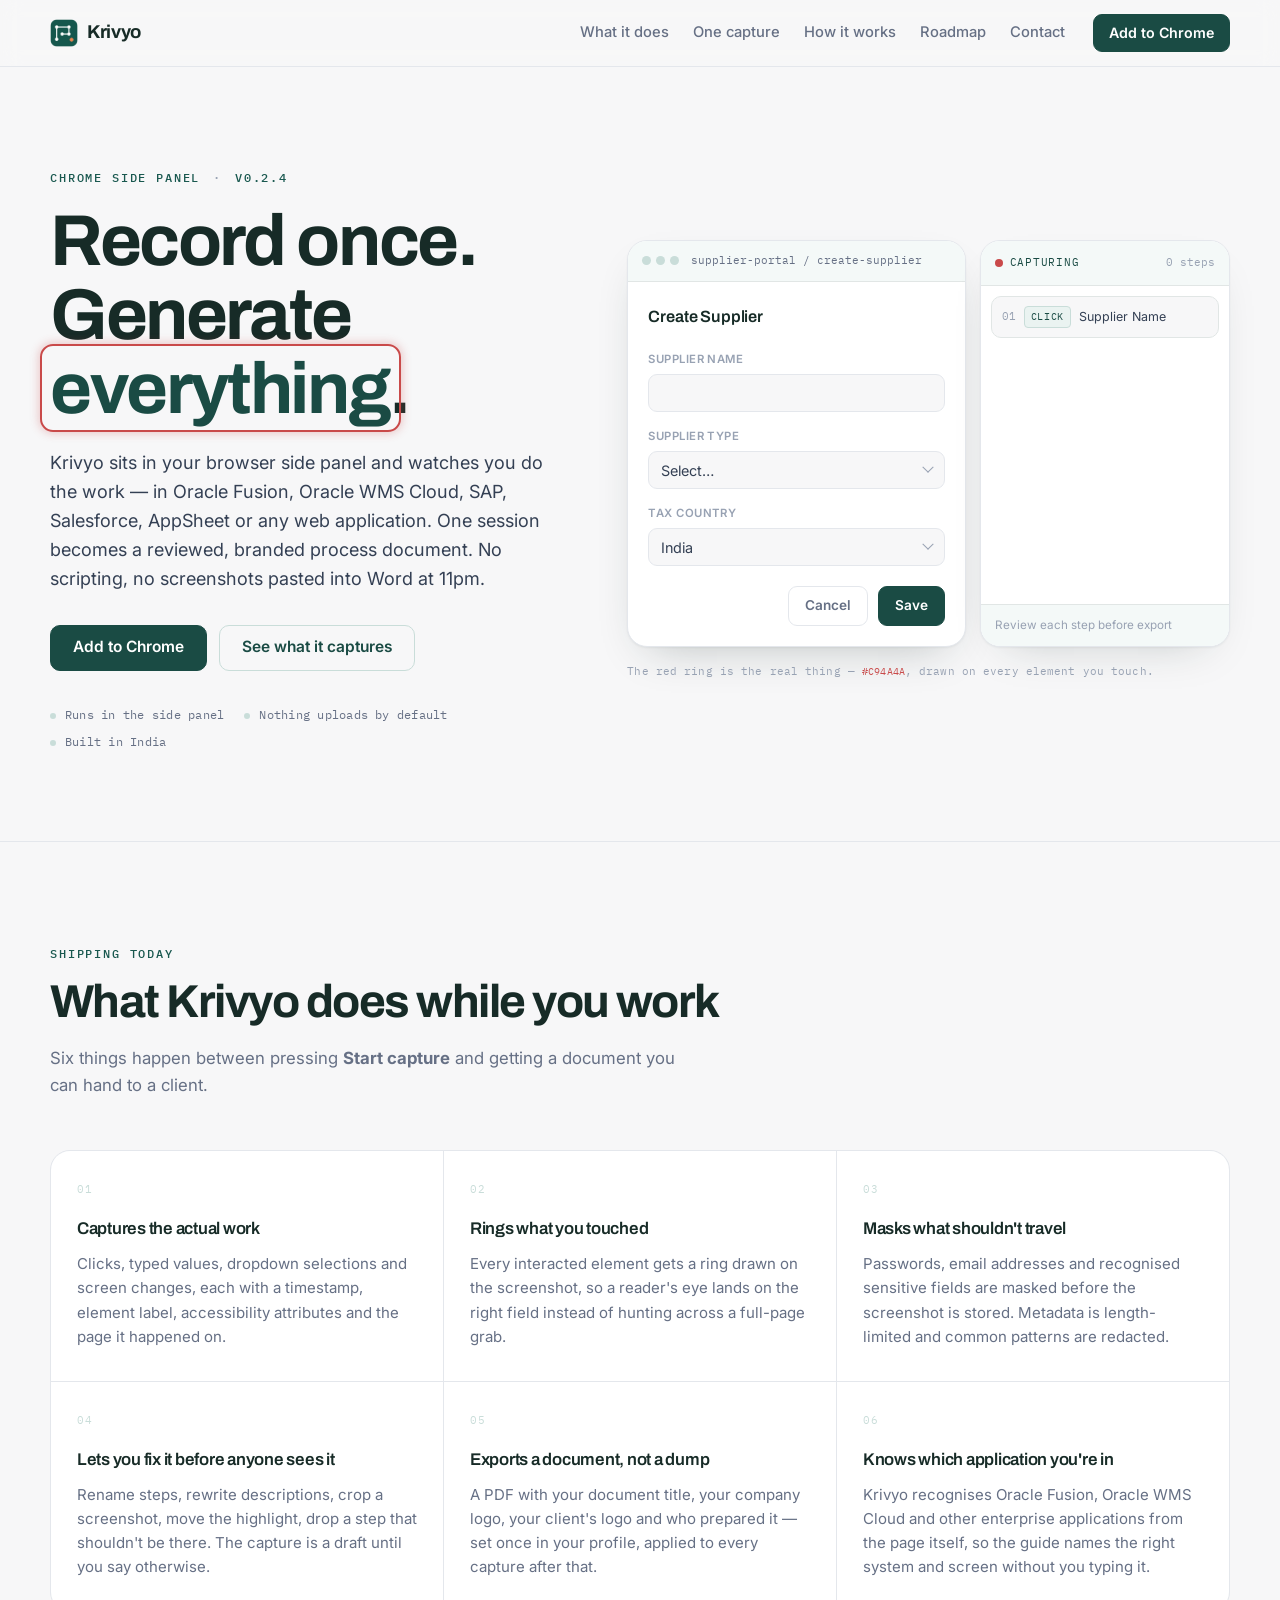
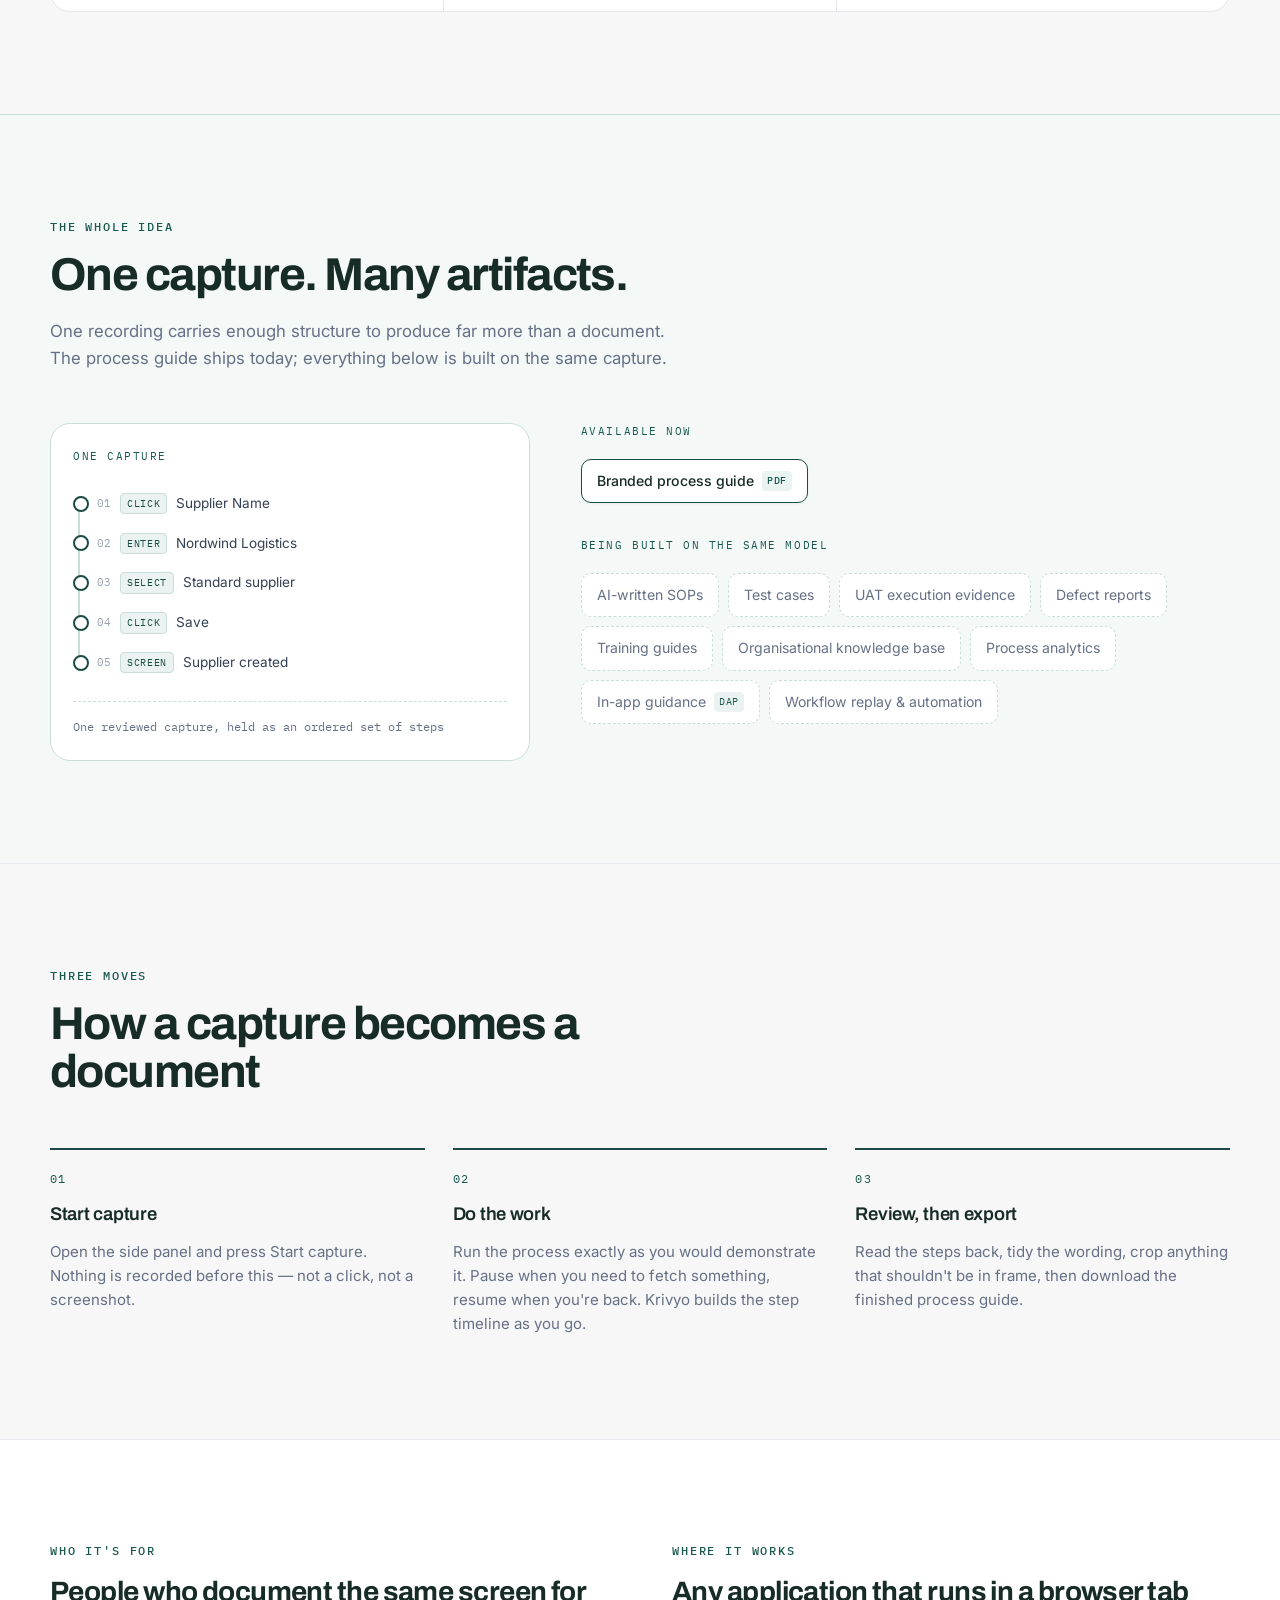
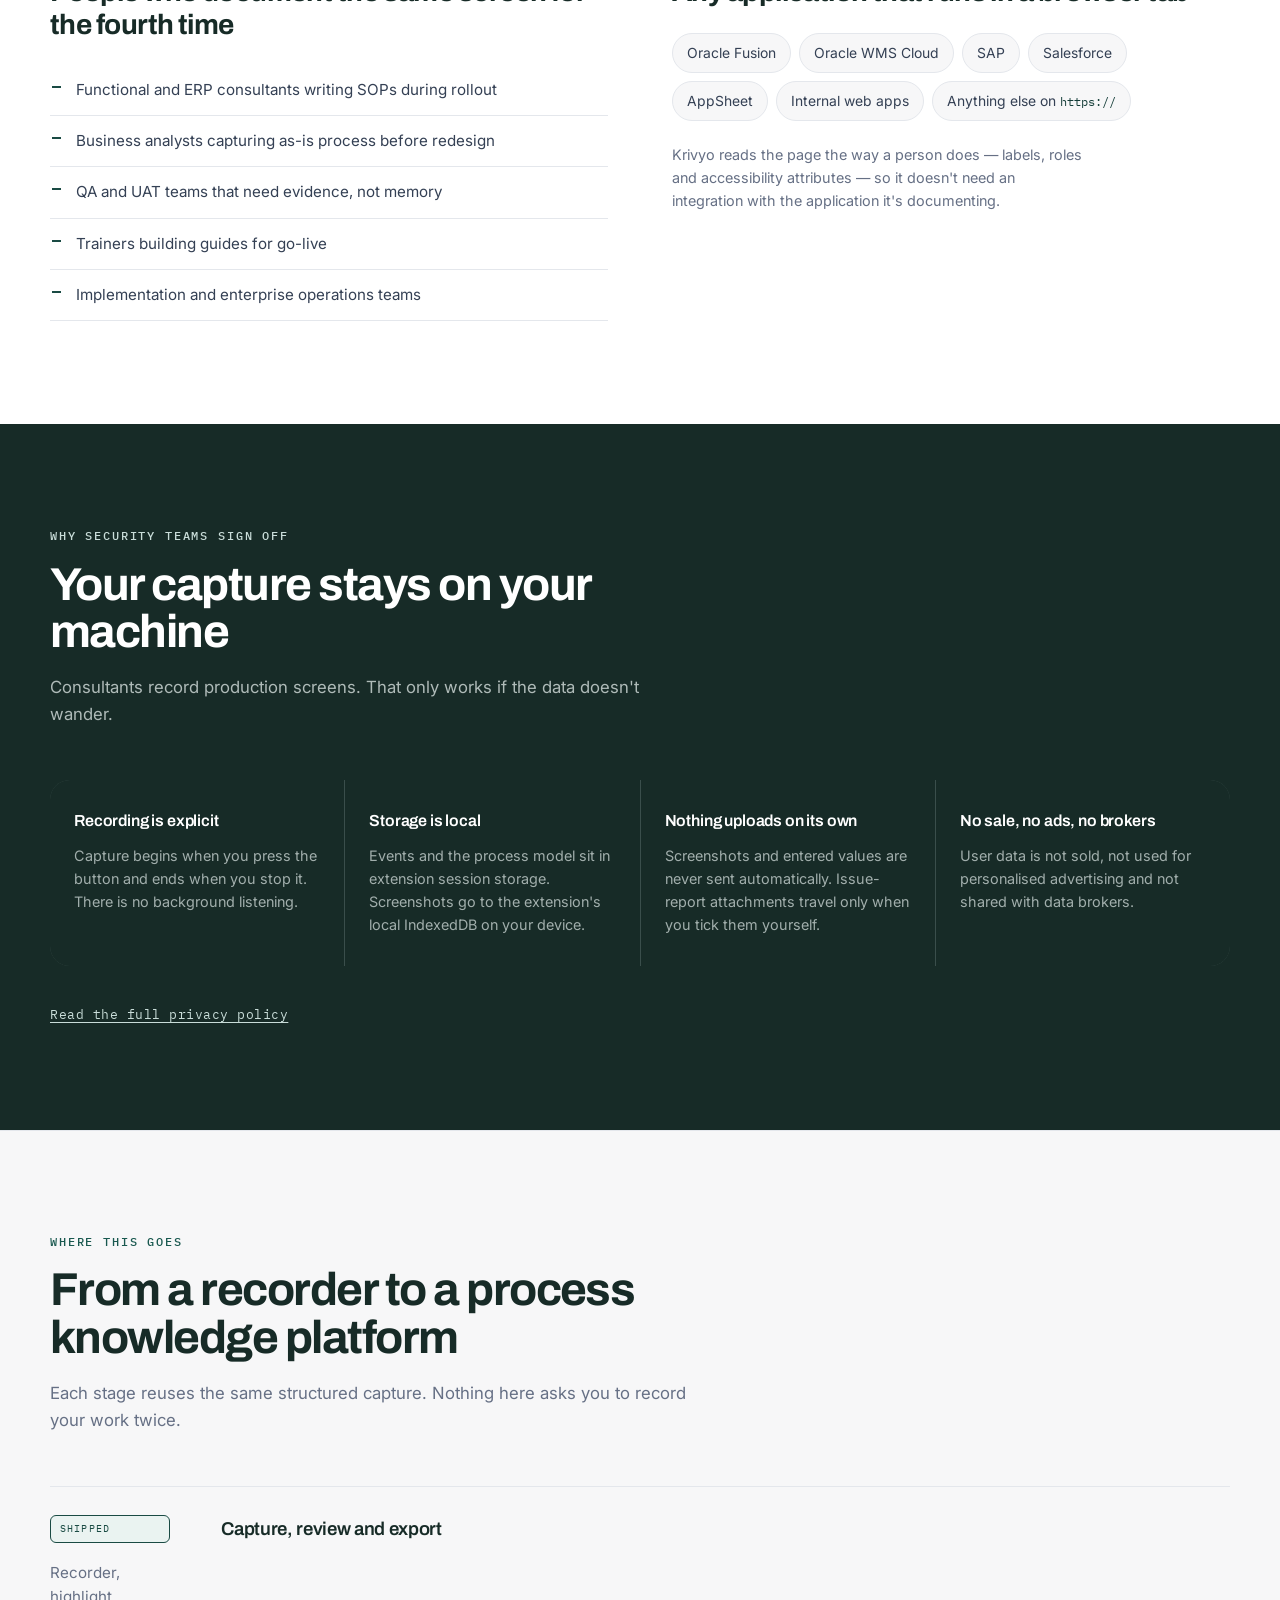
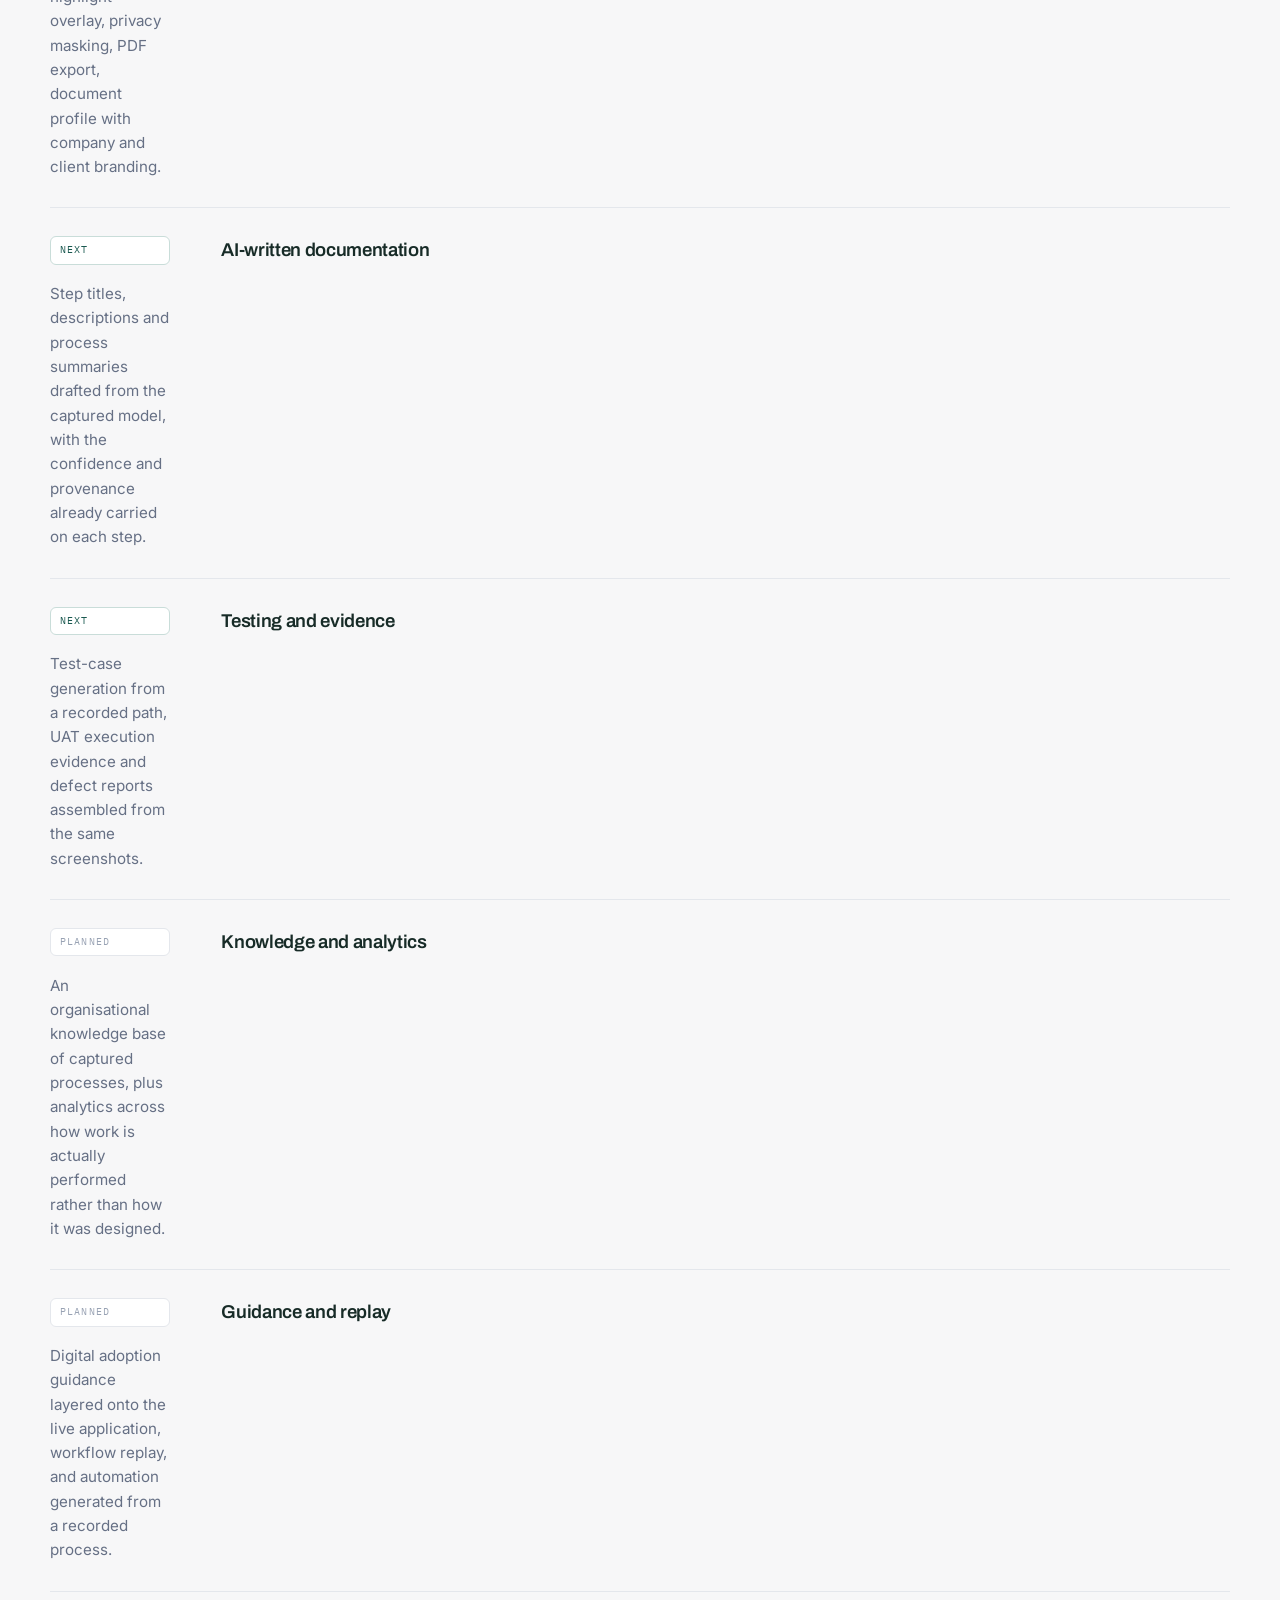
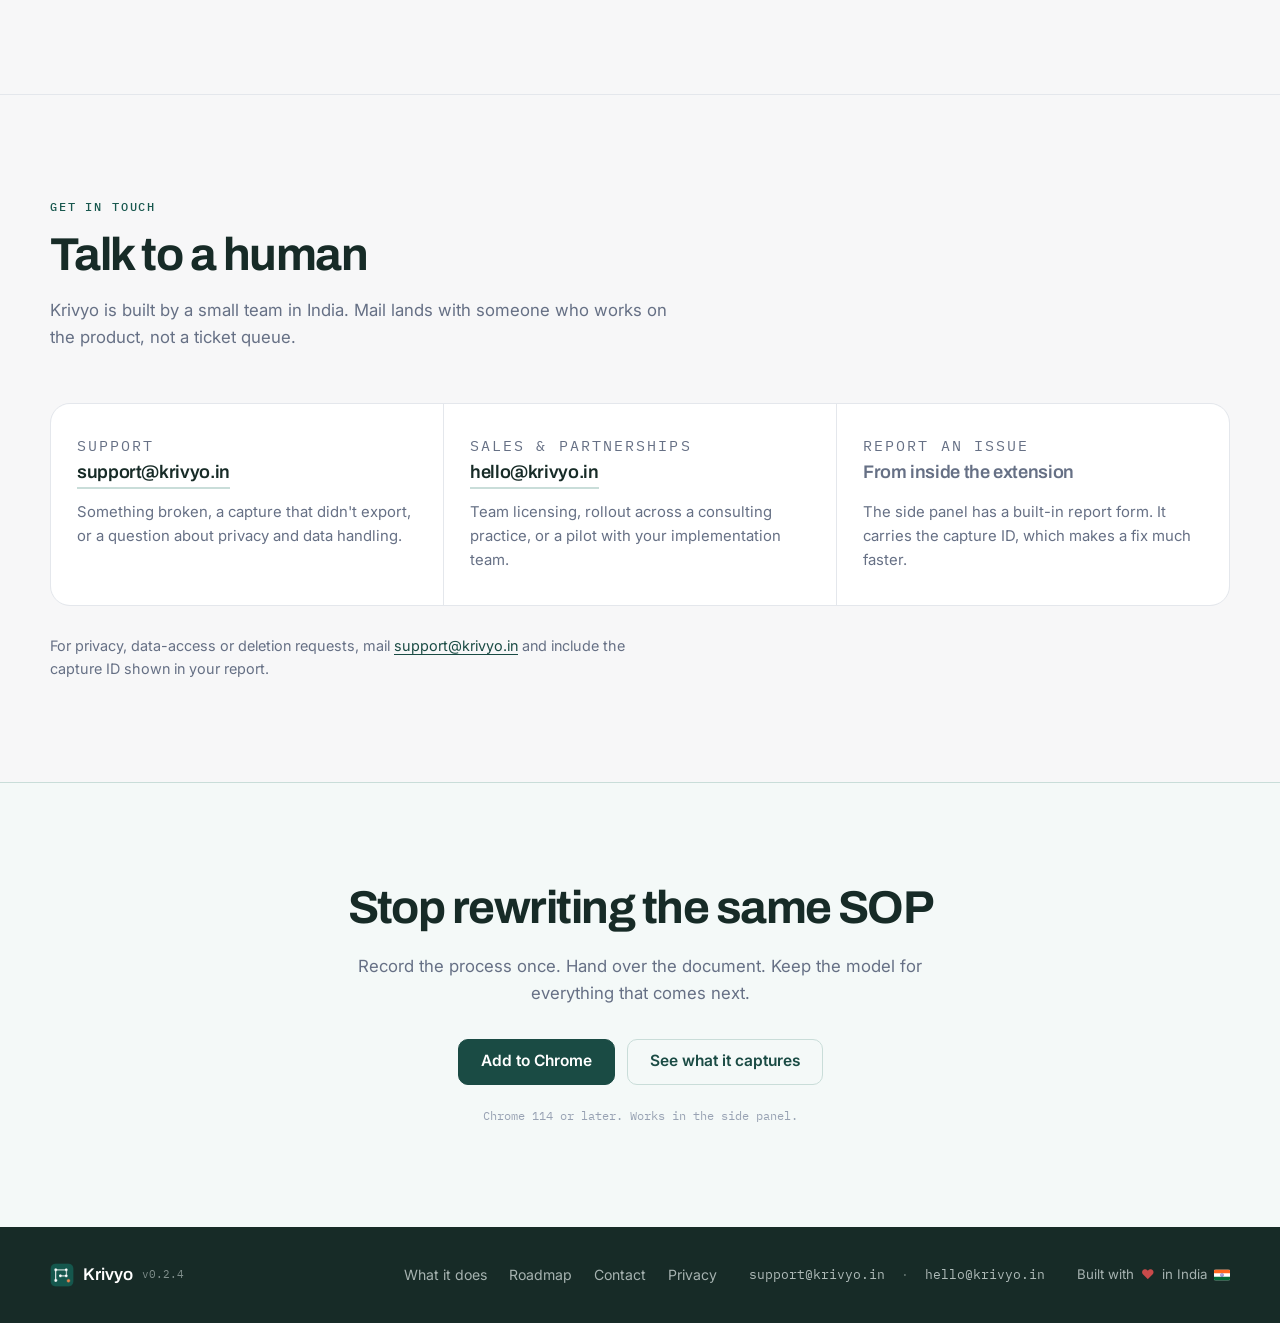
==== commit 19ec7128: "Add files via upload" ====
--- a/index.html
+++ b/index.html
@@ -4,12 +4,12 @@
 <meta charset="utf-8" />
 <meta name="viewport" content="width=device-width, initial-scale=1" />
 <title>Krivyo — Record once. Generate everything.</title>
-<meta name="description" content="Krivyo records what you do in Oracle, SAP, Salesforce or any browser application and turns one session into a reviewable, branded process document." />
+<meta name="description" content="Krivyo turns every action into knowledge. Record a process once in Oracle, SAP, Salesforce or any browser app and export a reviewed, branded process guide." />
 <meta name="theme-color" content="#1A4B44" />
 <link rel="icon" href="assets/favicon.png" />
 
 <meta property="og:title" content="Krivyo — Record once. Generate everything." />
-<meta property="og:description" content="Record browser workflows and generate reviewable process guides with screenshots, PDF and ZIP export." />
+<meta property="og:description" content="Krivyo turns every action into knowledge — record browser workflows and generate reviewable, branded process guides as PDF." />
 <meta property="og:type" content="website" />
 
 <link rel="preconnect" href="https://fonts.googleapis.com" />
@@ -32,7 +32,7 @@
       <a href="#artifacts">One capture</a>
       <a href="#flow">How it works</a>
       <a href="#roadmap">Roadmap</a>
-      <a href="#privacy">Privacy</a>
+      <a href="#contact">Contact</a>
     </nav>
     <a class="btn btn-sm" href="#install">Add to Chrome</a>
   </div>
@@ -157,8 +157,8 @@
       </article>
       <article class="card reveal">
         <span class="card-n">06</span>
-        <h3>Hands over the raw material too</h3>
-        <p>A ZIP containing <code>raw-session.json</code>, <code>process-model.json</code> and numbered screenshots — the structured record everything else gets built from.</p>
+        <h3>Knows which application you're in</h3>
+        <p>Krivyo recognises Oracle Fusion, Oracle WMS Cloud and other enterprise applications from the page itself, so the guide names the right system and screen without you typing it.</p>
       </article>
     </div>
   </div>
@@ -170,7 +170,7 @@
     <header class="sec-head">
       <p class="eyebrow">The whole idea</p>
       <h2 class="display">One capture. Many artifacts.</h2>
-      <p class="sec-sub">The recording isn't the product — the structured process model underneath it is. Every output below reads from the same capture.</p>
+      <p class="sec-sub">One recording carries enough structure to produce far more than a document. The process guide ships today; everything below is built on the same capture.</p>
     </header>
 
     <div class="branch">
@@ -183,16 +183,14 @@
           <li><span class="sq">04</span><span class="sa">CLICK</span> Save</li>
           <li><span class="sq">05</span><span class="sa">SCREEN</span> Supplier created</li>
         </ol>
-        <p class="spine-foot"><code>process-model.json</code></p>
+        <p class="spine-foot">One reviewed capture, held as an ordered set of steps</p>
       </div>
 
       <div class="fan">
         <div class="fan-group">
           <p class="fan-label">Available now</p>
           <ul class="chips">
-            <li class="chip live">Process guide <span>PDF</span></li>
-            <li class="chip live">Screenshot evidence pack <span>ZIP</span></li>
-            <li class="chip live">Structured process model <span>JSON</span></li>
+            <li class="chip live">Branded process guide <span>PDF</span></li>
           </ul>
         </div>
         <div class="fan-group">
@@ -236,7 +234,7 @@
       <li class="reveal">
         <span class="flow-n">03</span>
         <h3>Review, then export</h3>
-        <p>Read the steps back, tidy the wording, crop anything that shouldn't be in frame, then download the PDF or the full ZIP.</p>
+        <p>Read the steps back, tidy the wording, crop anything that shouldn't be in frame, then download the finished process guide.</p>
       </li>
     </ol>
   </div>
@@ -315,12 +313,47 @@
     </header>
 
     <ol class="road">
-      <li class="reveal"><span class="road-tag now">Shipped</span><h3>Capture, review and export</h3><p>Recorder, highlight overlay, privacy masking, PDF and ZIP export, document profile with company and client branding.</p></li>
+      <li class="reveal"><span class="road-tag now">Shipped</span><h3>Capture, review and export</h3><p>Recorder, highlight overlay, privacy masking, PDF export, document profile with company and client branding.</p></li>
       <li class="reveal"><span class="road-tag next">Next</span><h3>AI-written documentation</h3><p>Step titles, descriptions and process summaries drafted from the captured model, with the confidence and provenance already carried on each step.</p></li>
       <li class="reveal"><span class="road-tag next">Next</span><h3>Testing and evidence</h3><p>Test-case generation from a recorded path, UAT execution evidence and defect reports assembled from the same screenshots.</p></li>
       <li class="reveal"><span class="road-tag later">Planned</span><h3>Knowledge and analytics</h3><p>An organisational knowledge base of captured processes, plus analytics across how work is actually performed rather than how it was designed.</p></li>
       <li class="reveal"><span class="road-tag later">Planned</span><h3>Guidance and replay</h3><p>Digital adoption guidance layered onto the live application, workflow replay, and automation generated from a recorded process.</p></li>
     </ol>
+  </div>
+</section>
+
+<!-- ============ CONTACT ============ -->
+<section class="band" id="contact">
+  <div class="wrap">
+    <header class="sec-head">
+      <p class="eyebrow">Get in touch</p>
+      <h2 class="display">Talk to a human</h2>
+      <p class="sec-sub">Krivyo is built by a small team in India. Mail lands with someone who works on the product, not a ticket queue.</p>
+    </header>
+
+    <div class="contact">
+      <div class="contact-item reveal">
+        <p class="contact-label">Support</p>
+        <a class="contact-link" href="mailto:support@krivyo.in">support@krivyo.in</a>
+        <p>Something broken, a capture that didn&#39;t export, or a question about privacy and data handling.</p>
+      </div>
+      <div class="contact-item reveal">
+        <p class="contact-label">Sales &amp; partnerships</p>
+        <a class="contact-link" href="mailto:hello@krivyo.in">hello@krivyo.in</a>
+        <p>Team licensing, rollout across a consulting practice, or a pilot with your implementation team.</p>
+      </div>
+      <div class="contact-item reveal">
+        <p class="contact-label">Report an issue</p>
+        <span class="contact-link plain">From inside the extension</span>
+        <p>The side panel has a built-in report form. It carries the capture ID, which makes a fix much faster.</p>
+      </div>
+    </div>
+
+    <p class="contact-foot">
+      For privacy, data-access or deletion requests, mail
+      <a href="mailto:support@krivyo.in">support@krivyo.in</a>
+      and include the capture ID shown in your report.
+    </p>
   </div>
 </section>
 
@@ -349,8 +382,14 @@
     <nav class="foot-nav" aria-label="Footer">
       <a href="#capture">What it does</a>
       <a href="#roadmap">Roadmap</a>
+      <a href="#contact">Contact</a>
       <a href="privacy.html">Privacy</a>
     </nav>
+    <p class="foot-contact">
+      <a href="mailto:support@krivyo.in">support@krivyo.in</a>
+      <span class="sep">·</span>
+      <a href="mailto:hello@krivyo.in">hello@krivyo.in</a>
+    </p>
     <p class="foot-india">Built with <span class="heart">♥</span> in India <img src="assets/india-flag.svg" alt="" width="16" height="12" /></p>
   </div>
 </footer>
--- a/styles.css
+++ b/styles.css
@@ -518,6 +518,40 @@
 .road-tag.now   { background: var(--mint); color: var(--forest); border-color: var(--forest); }
 .road-tag.next  { background: var(--surface); color: var(--forest-mid); border-color: var(--edge); }
 .road-tag.later { background: var(--surface); color: var(--faint); border-color: var(--line); }
+
+/* ---------- contact ---------- */
+
+.contact {
+  display: grid;
+  grid-template-columns: repeat(3, minmax(0, 1fr));
+  gap: 1px;
+  background: var(--line);
+  border: 1px solid var(--line);
+  border-radius: var(--r-lg);
+  overflow: hidden;
+}
+.contact-item { background: var(--surface); padding: 30px 26px 32px; }
+.contact-label {
+  font-family: var(--mono); font-size: 0.68rem; letter-spacing: .14em;
+  text-transform: uppercase; color: var(--forest-mid); margin: 0 0 14px;
+}
+.contact-link {
+  display: inline-block;
+  font-family: var(--display); font-size: 1.14rem; font-weight: 600;
+  letter-spacing: -0.02em; color: var(--forest-deep);
+  text-decoration: none; margin-bottom: 12px;
+  border-bottom: 2px solid var(--edge);
+  transition: border-color .16s ease, color .16s ease;
+}
+a.contact-link:hover { color: var(--forest); border-bottom-color: var(--signal); }
+.contact-link.plain { border-bottom-color: transparent; color: var(--muted); }
+.contact-item p { margin: 0; font-size: 0.93rem; color: var(--muted); }
+.contact-foot { margin: 28px 0 0; font-size: 0.9rem; color: var(--muted); max-width: 70ch; }
+
+.foot-contact { margin: 0; font-family: var(--mono); font-size: 0.8rem; }
+.foot-contact a { color: rgba(234,243,241,.72); text-decoration: none; }
+.foot-contact a:hover { color: #fff; text-decoration: underline; }
+.foot-contact .sep { color: rgba(234,243,241,.35); margin: 0 8px; }
 
 /* ---------- install ---------- */
 
@@ -552,6 +586,7 @@
 
 @media (max-width: 1040px) {
   .cards { grid-template-columns: repeat(2, minmax(0, 1fr)); }
+  .contact { grid-template-columns: repeat(2, minmax(0, 1fr)); }
 }
 
 @media (max-width: 900px) {
@@ -564,6 +599,7 @@
 @media (max-width: 620px) {
   body { font-size: 16px; }
   .cards { grid-template-columns: 1fr; }
+  .contact { grid-template-columns: 1fr; }
   .demo-frame { grid-template-columns: 1fr; }
   .foot-nav { margin-left: 0; }
 }
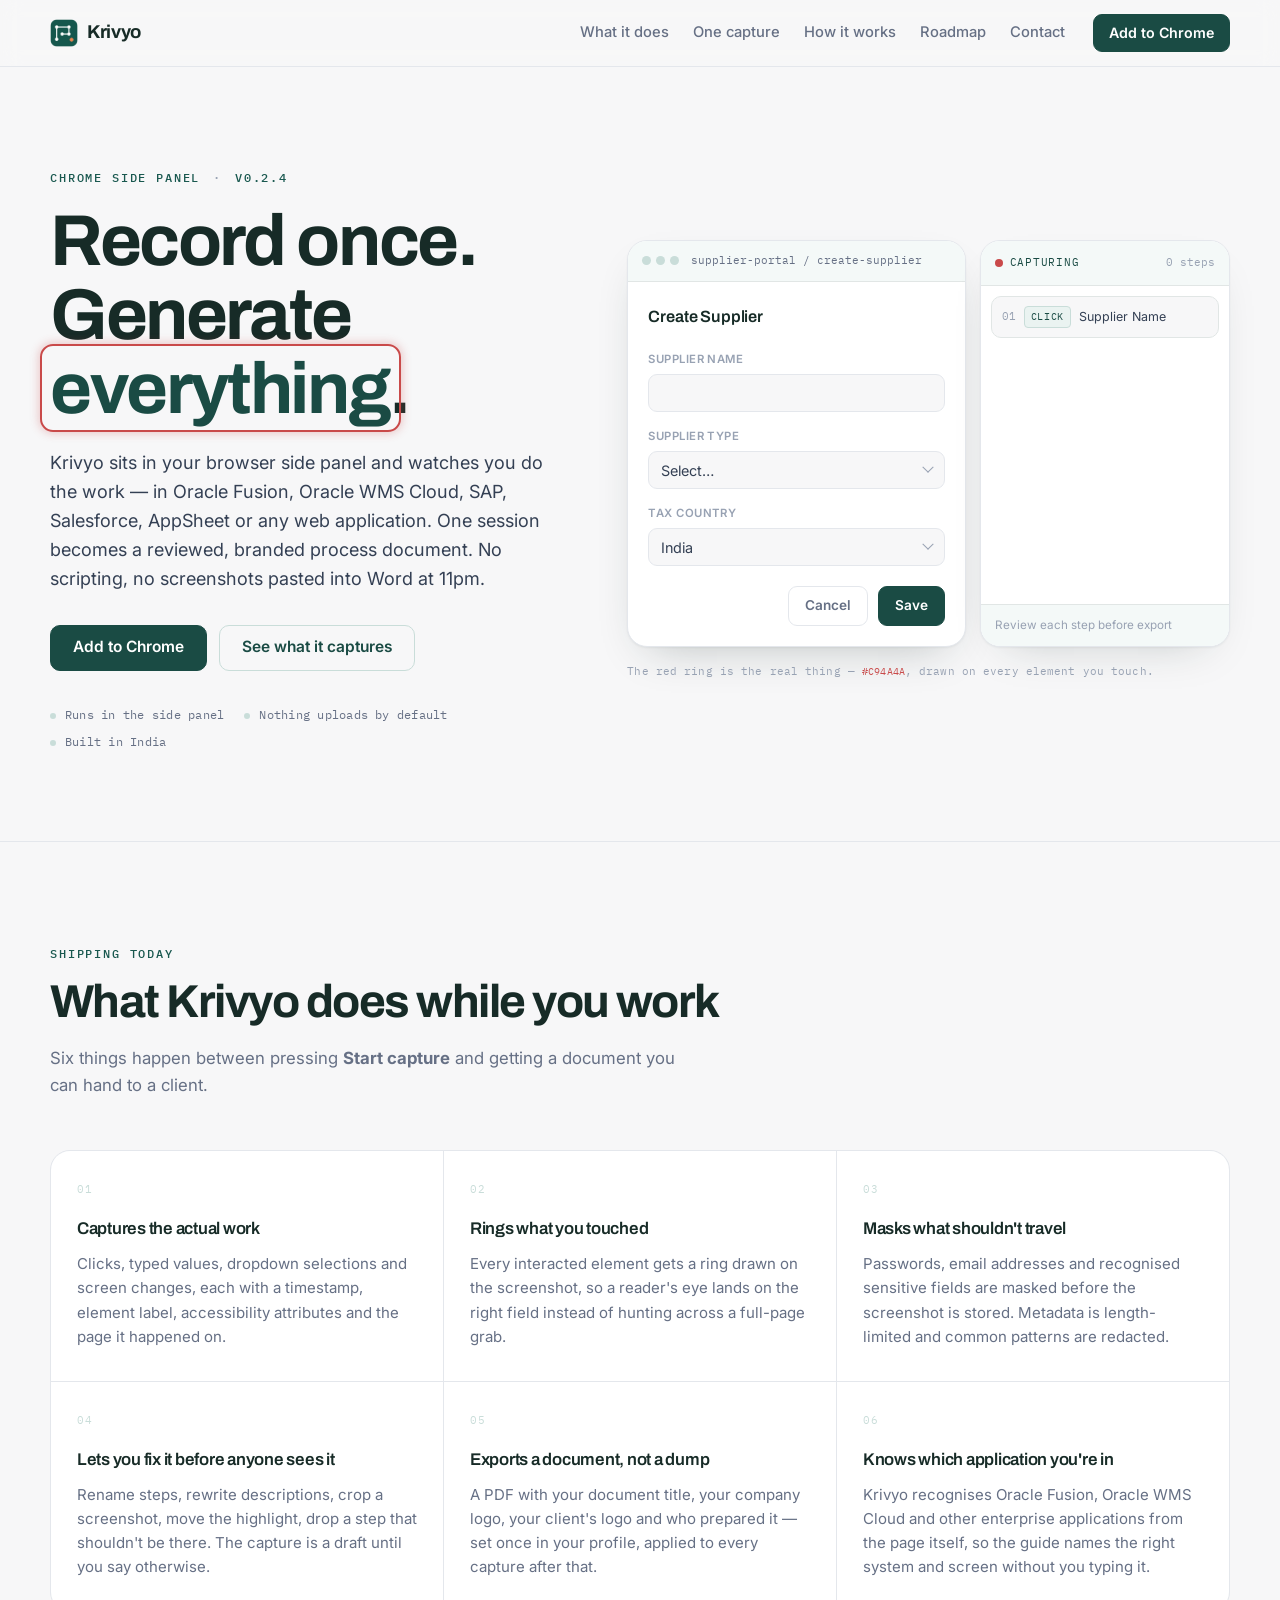
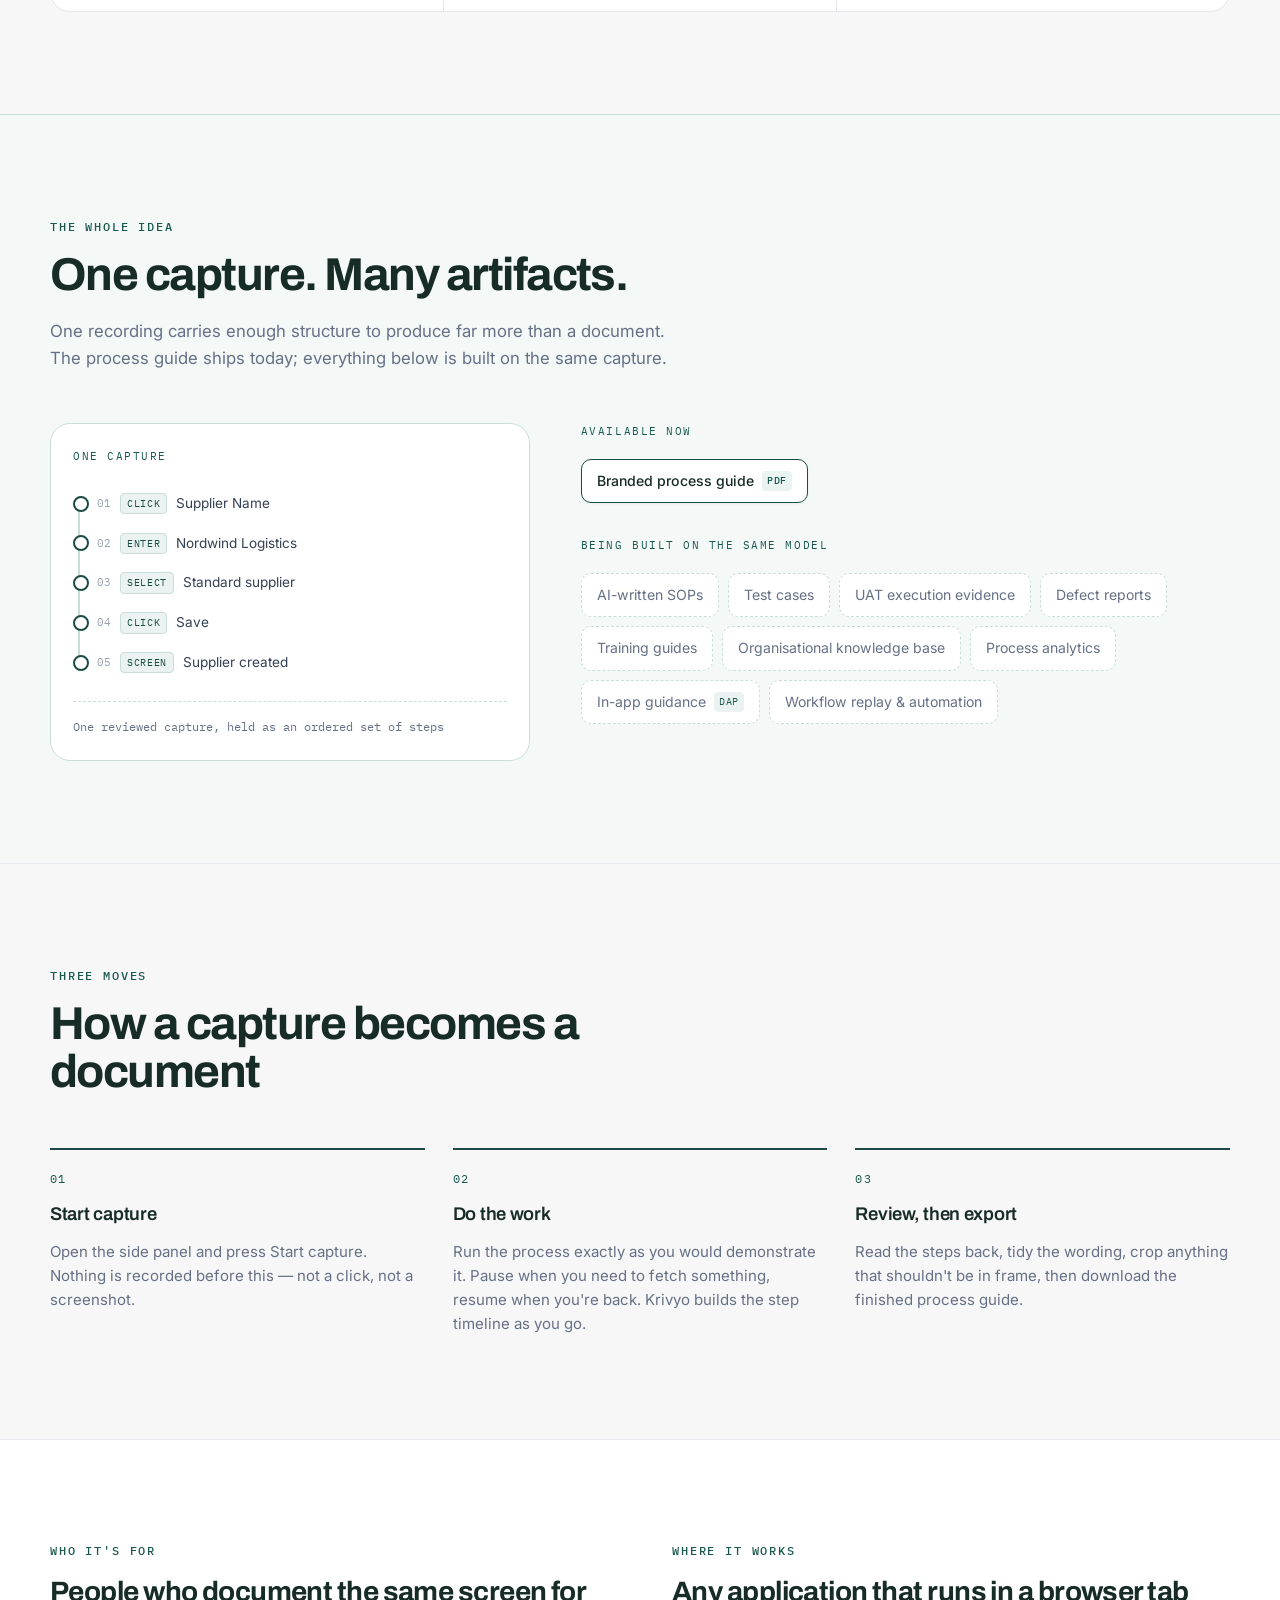
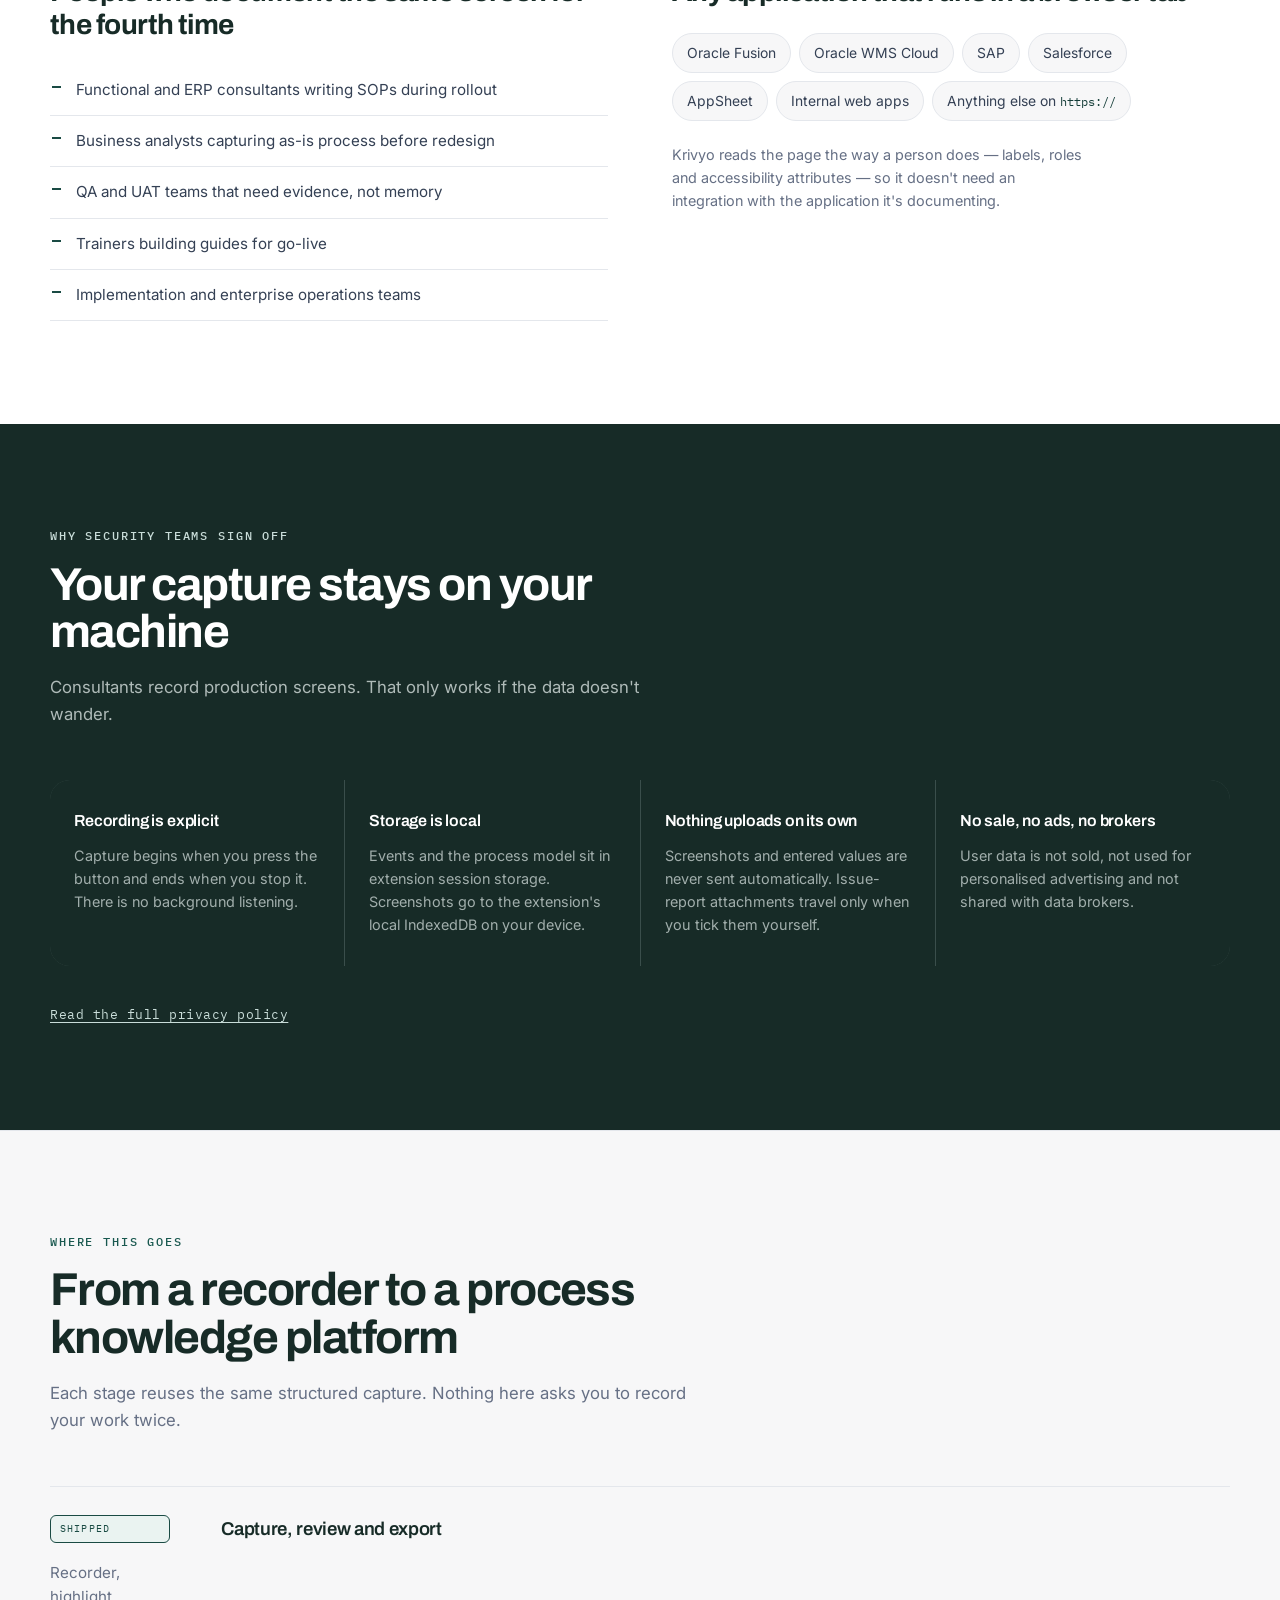
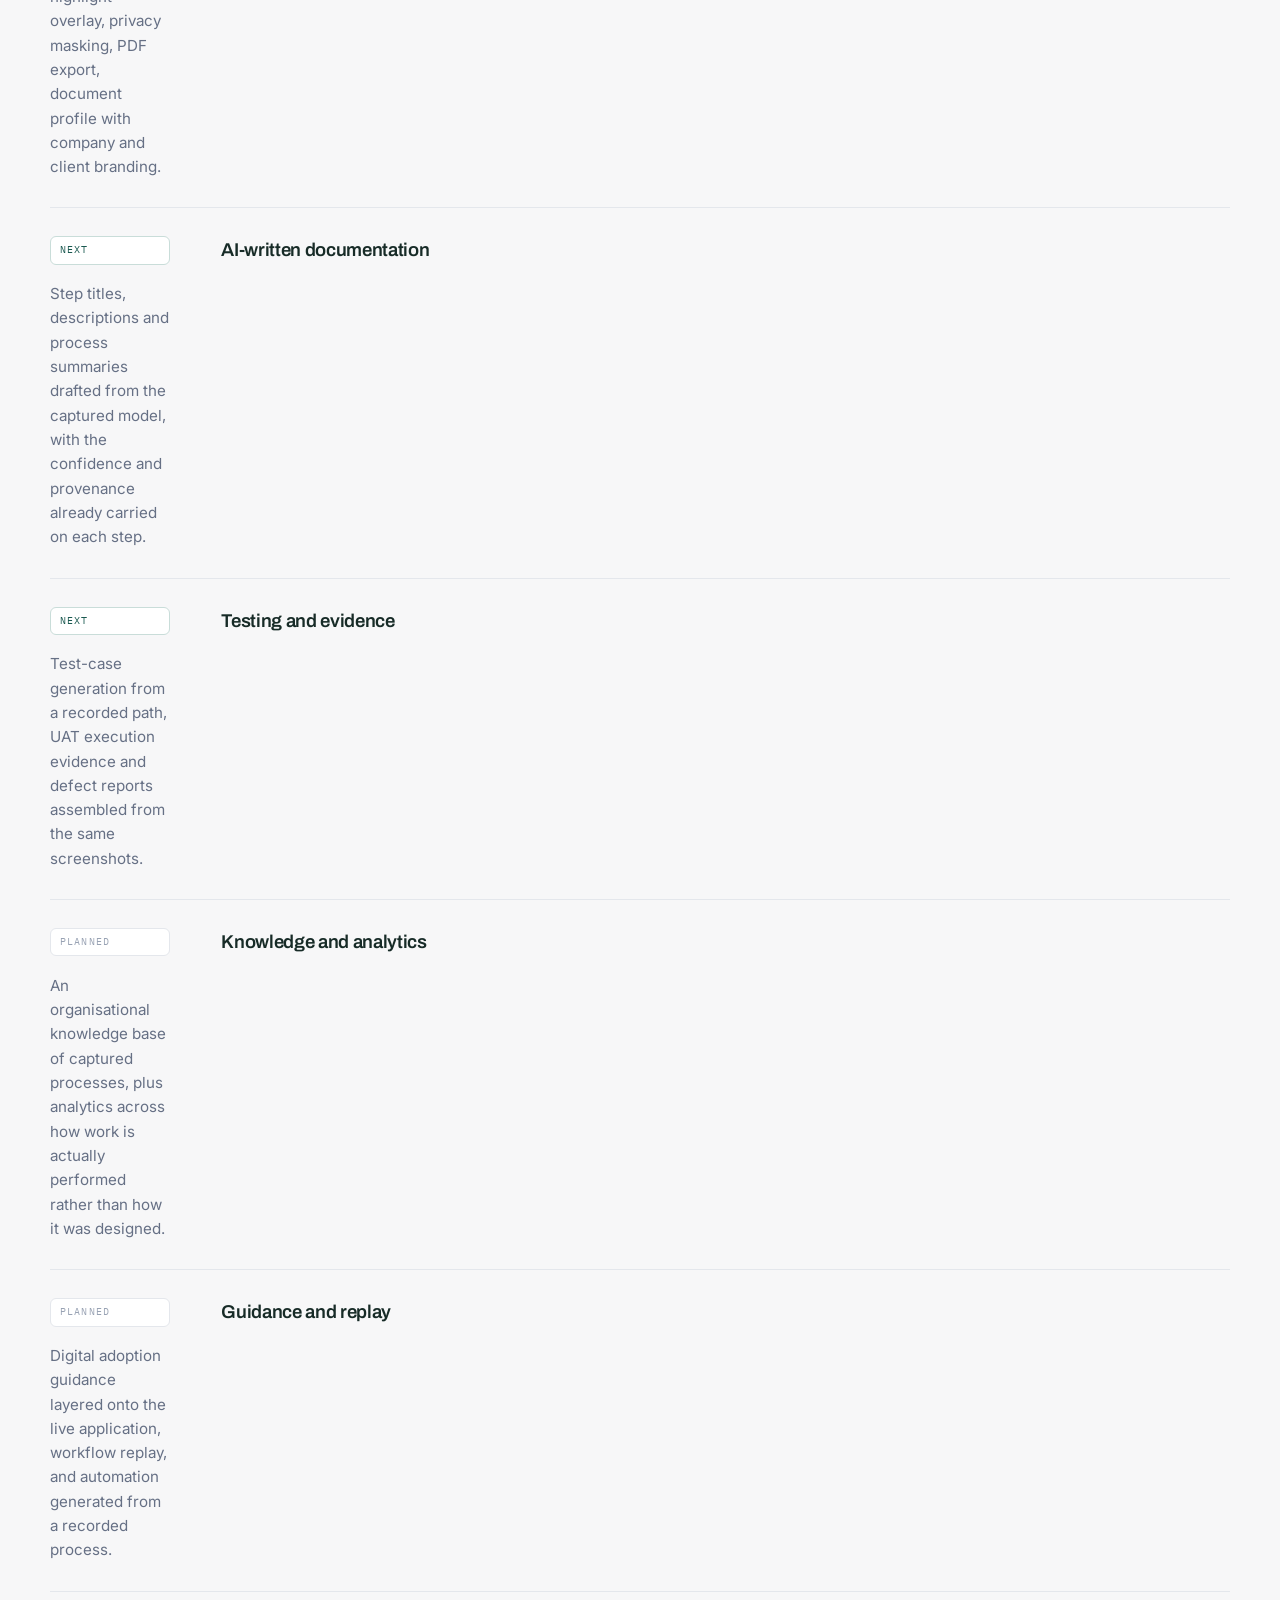
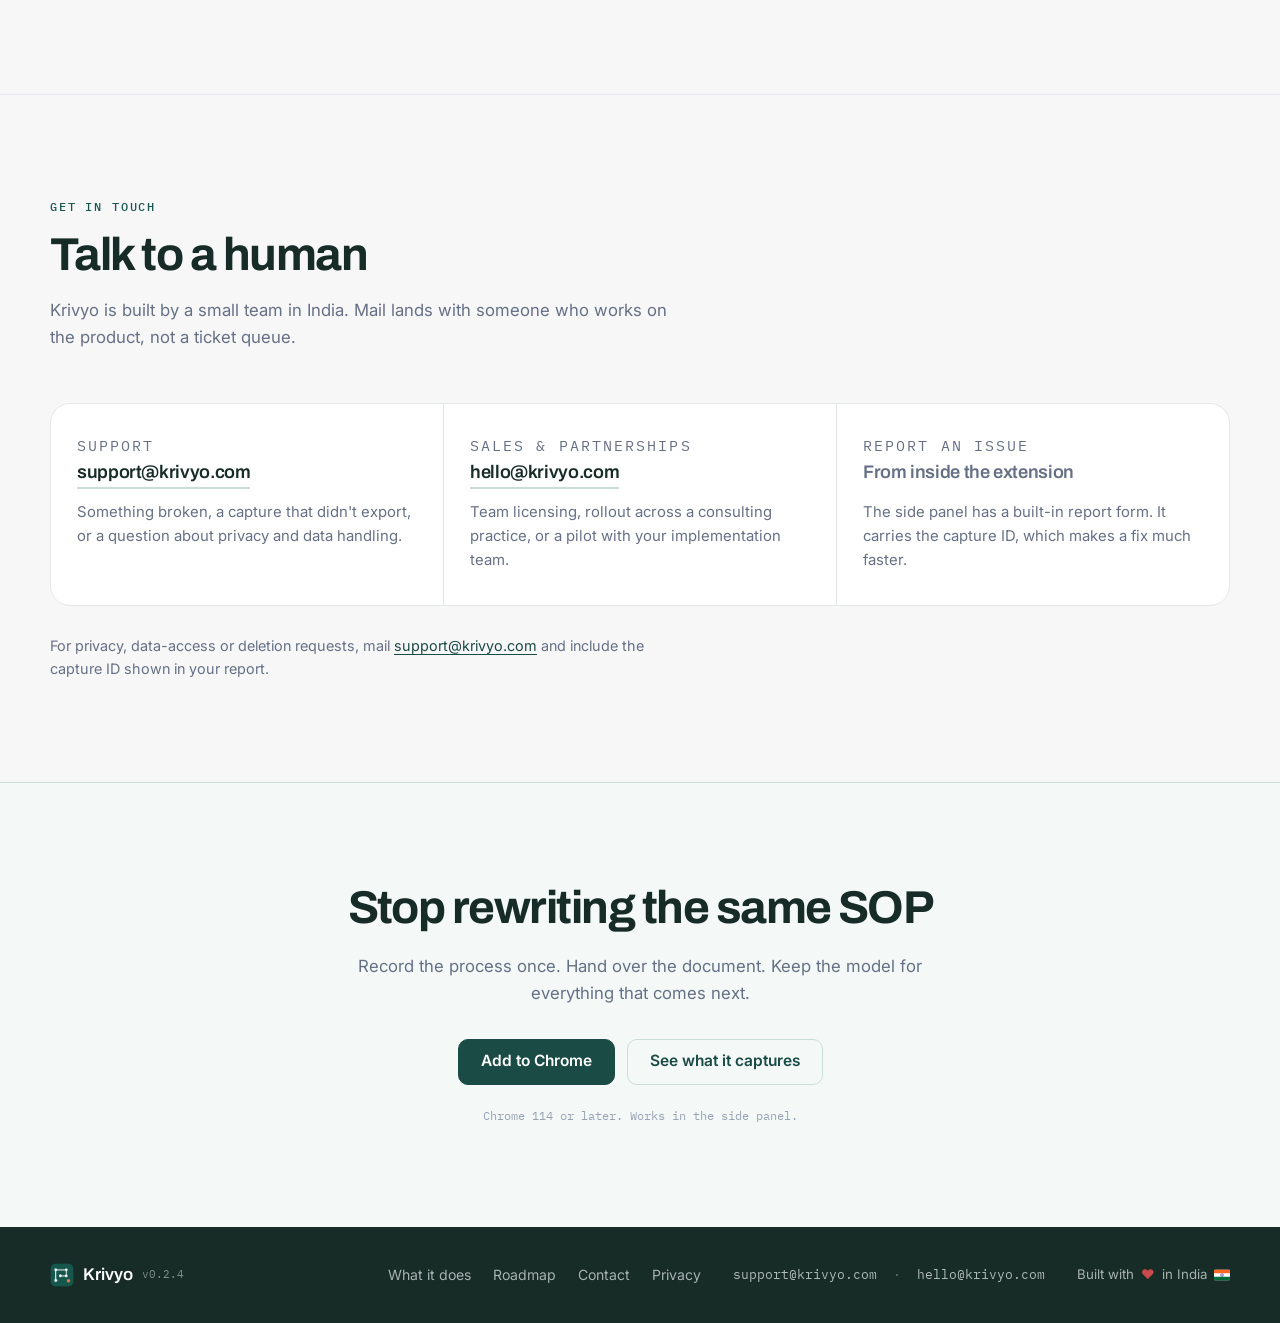
==== commit 9a34bf4a: "Update index.html" ====
--- a/index.html
+++ b/index.html
@@ -334,12 +334,12 @@
     <div class="contact">
       <div class="contact-item reveal">
         <p class="contact-label">Support</p>
-        <a class="contact-link" href="mailto:support@krivyo.in">support@krivyo.in</a>
+        <a class="contact-link" href="mailto:support@krivyo.com">support@krivyo.com</a>
         <p>Something broken, a capture that didn&#39;t export, or a question about privacy and data handling.</p>
       </div>
       <div class="contact-item reveal">
         <p class="contact-label">Sales &amp; partnerships</p>
-        <a class="contact-link" href="mailto:hello@krivyo.in">hello@krivyo.in</a>
+        <a class="contact-link" href="mailto:hello@krivyo.com">hello@krivyo.com</a>
         <p>Team licensing, rollout across a consulting practice, or a pilot with your implementation team.</p>
       </div>
       <div class="contact-item reveal">
@@ -351,7 +351,7 @@
 
     <p class="contact-foot">
       For privacy, data-access or deletion requests, mail
-      <a href="mailto:support@krivyo.in">support@krivyo.in</a>
+      <a href="mailto:support@krivyo.com">support@krivyo.com</a>
       and include the capture ID shown in your report.
     </p>
   </div>
@@ -386,9 +386,9 @@
       <a href="privacy.html">Privacy</a>
     </nav>
     <p class="foot-contact">
-      <a href="mailto:support@krivyo.in">support@krivyo.in</a>
+      <a href="mailto:support@krivyo.com">support@krivyo.com</a>
       <span class="sep">·</span>
-      <a href="mailto:hello@krivyo.in">hello@krivyo.in</a>
+      <a href="mailto:hello@krivyo.com">hello@krivyo.com</a>
     </p>
     <p class="foot-india">Built with <span class="heart">♥</span> in India <img src="assets/india-flag.svg" alt="" width="16" height="12" /></p>
   </div>
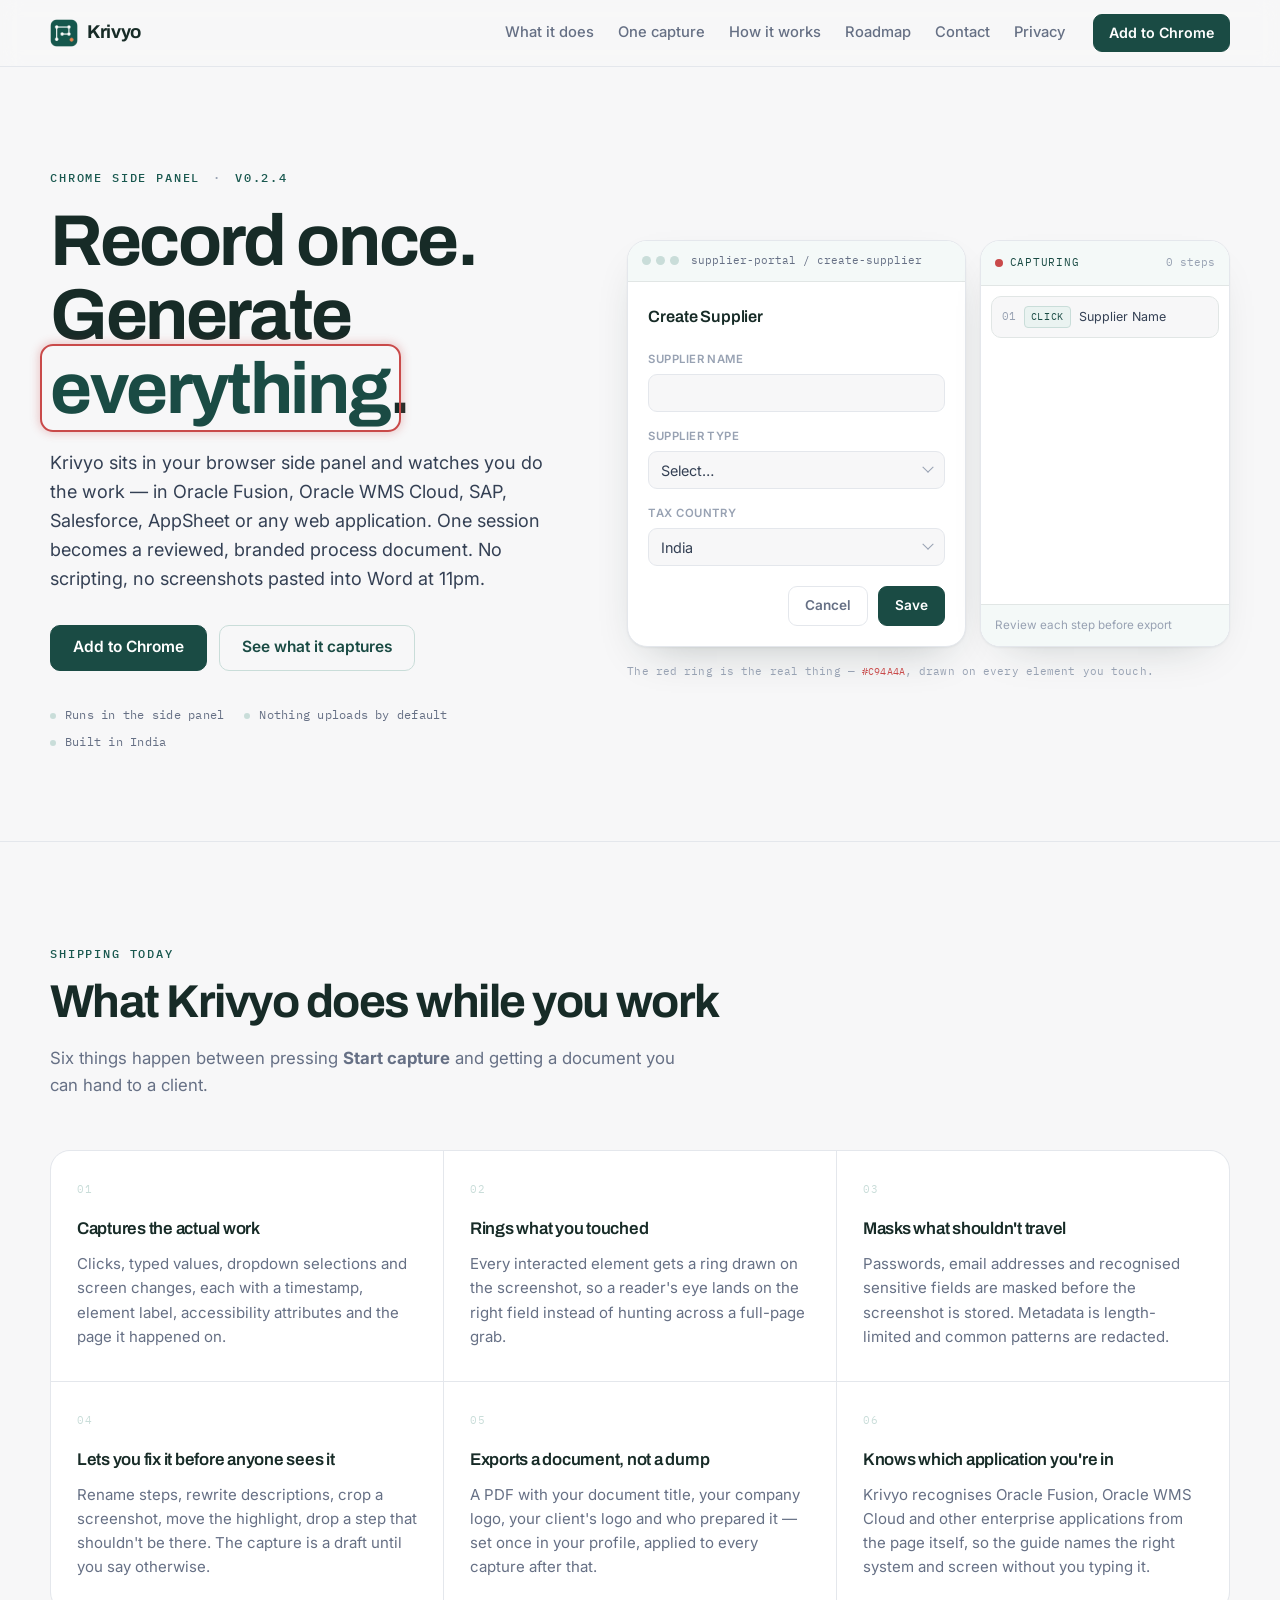
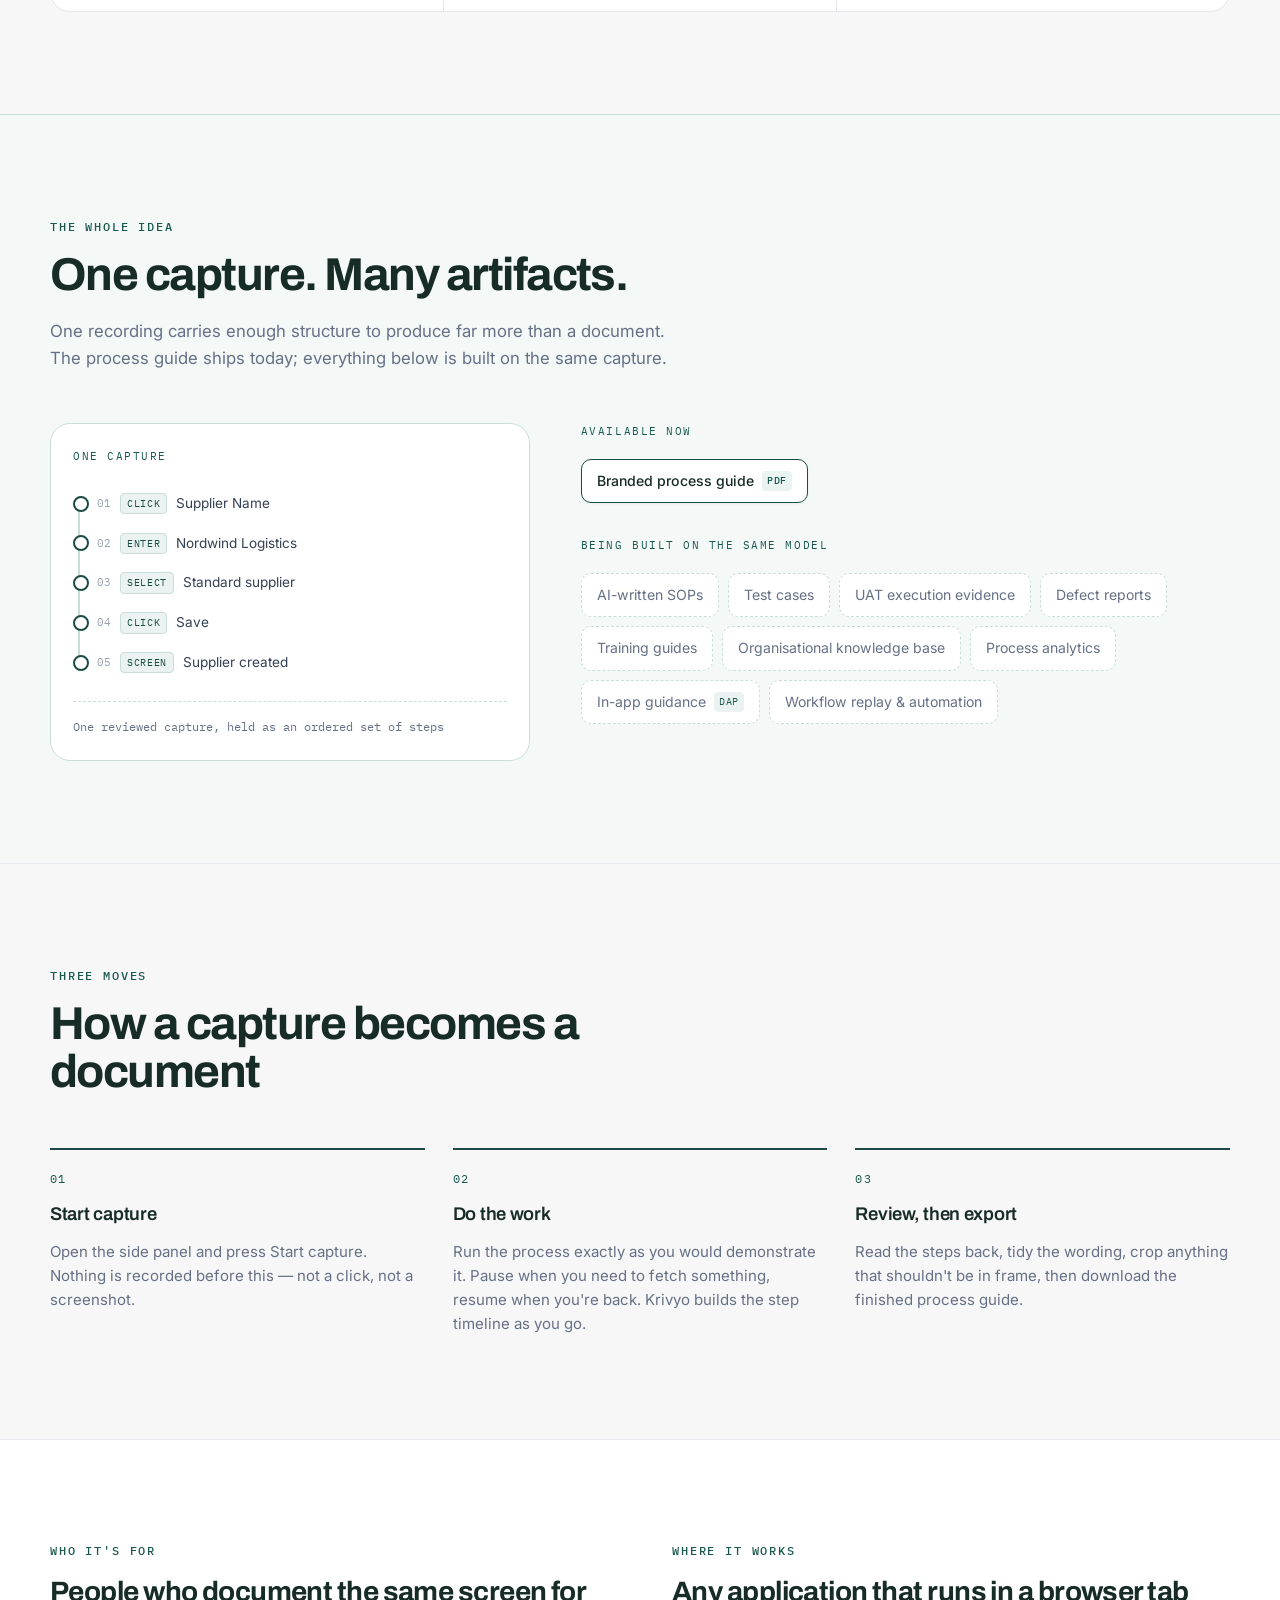
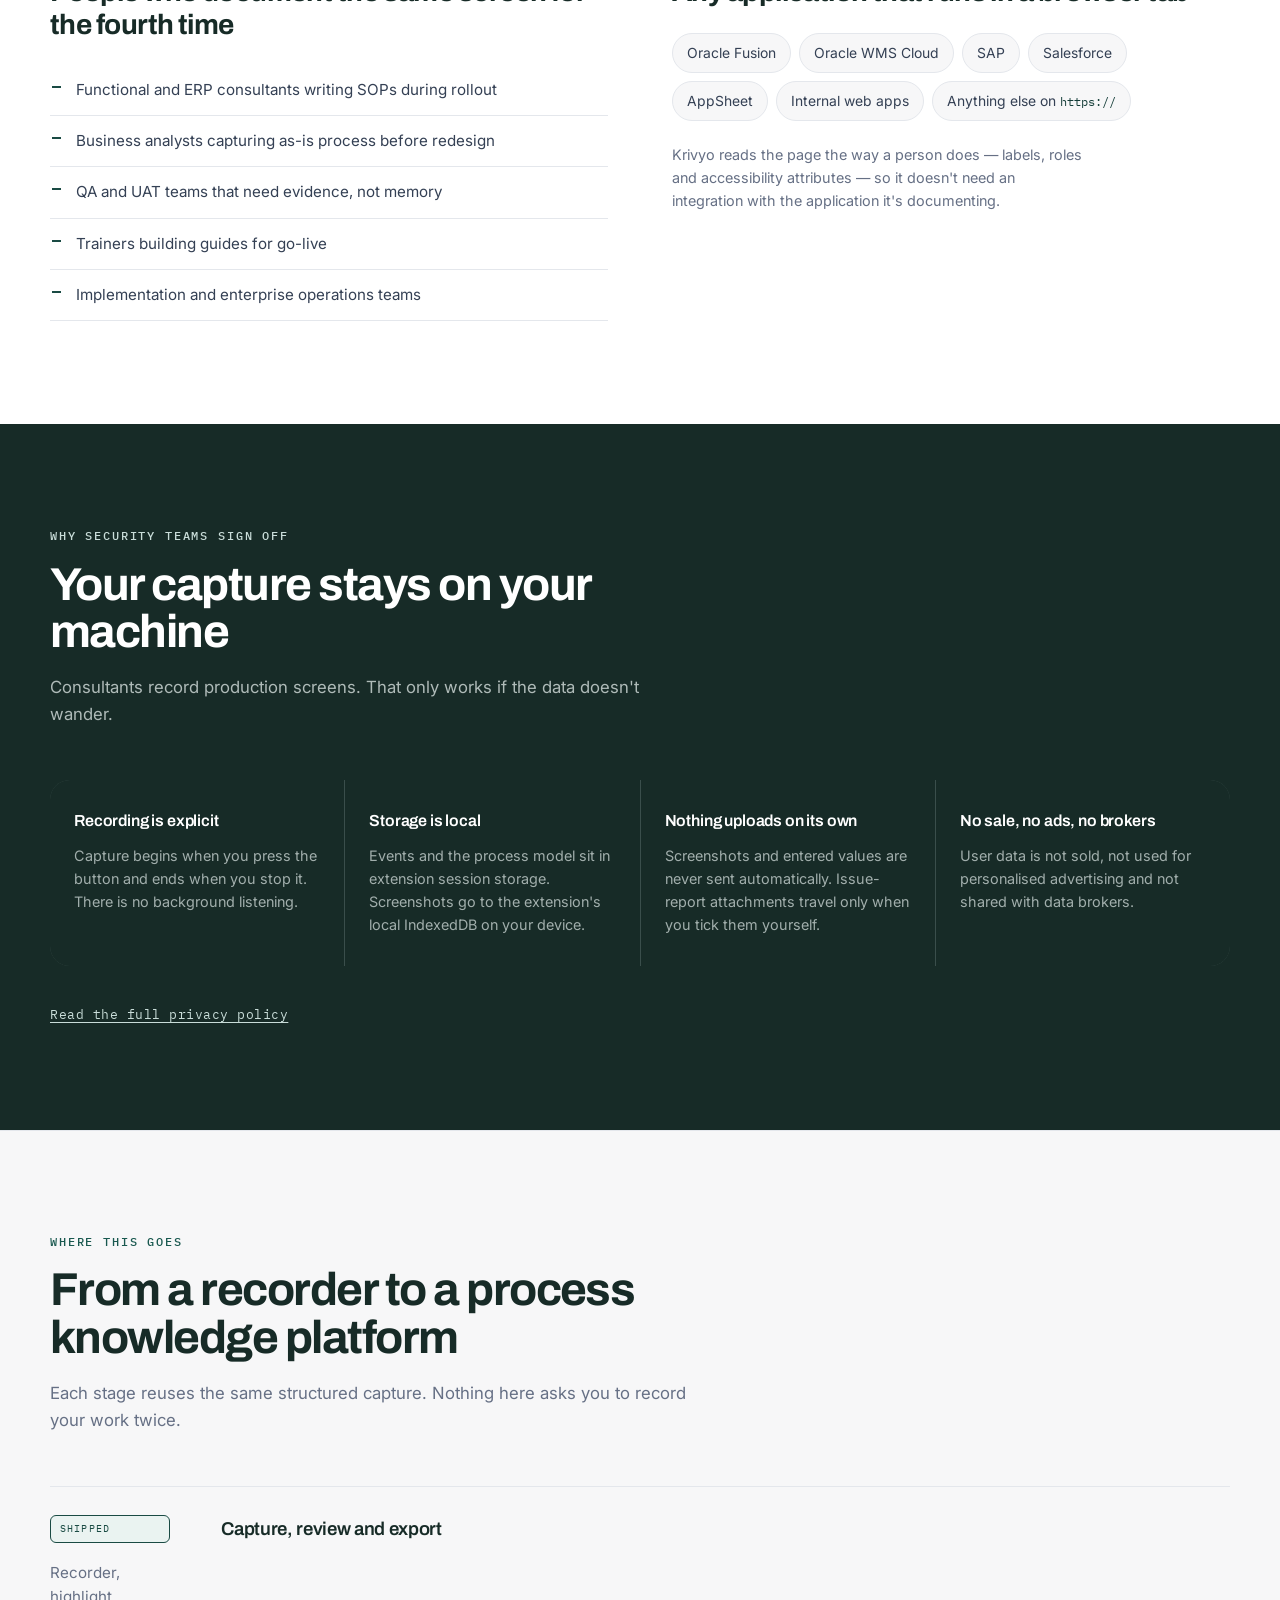
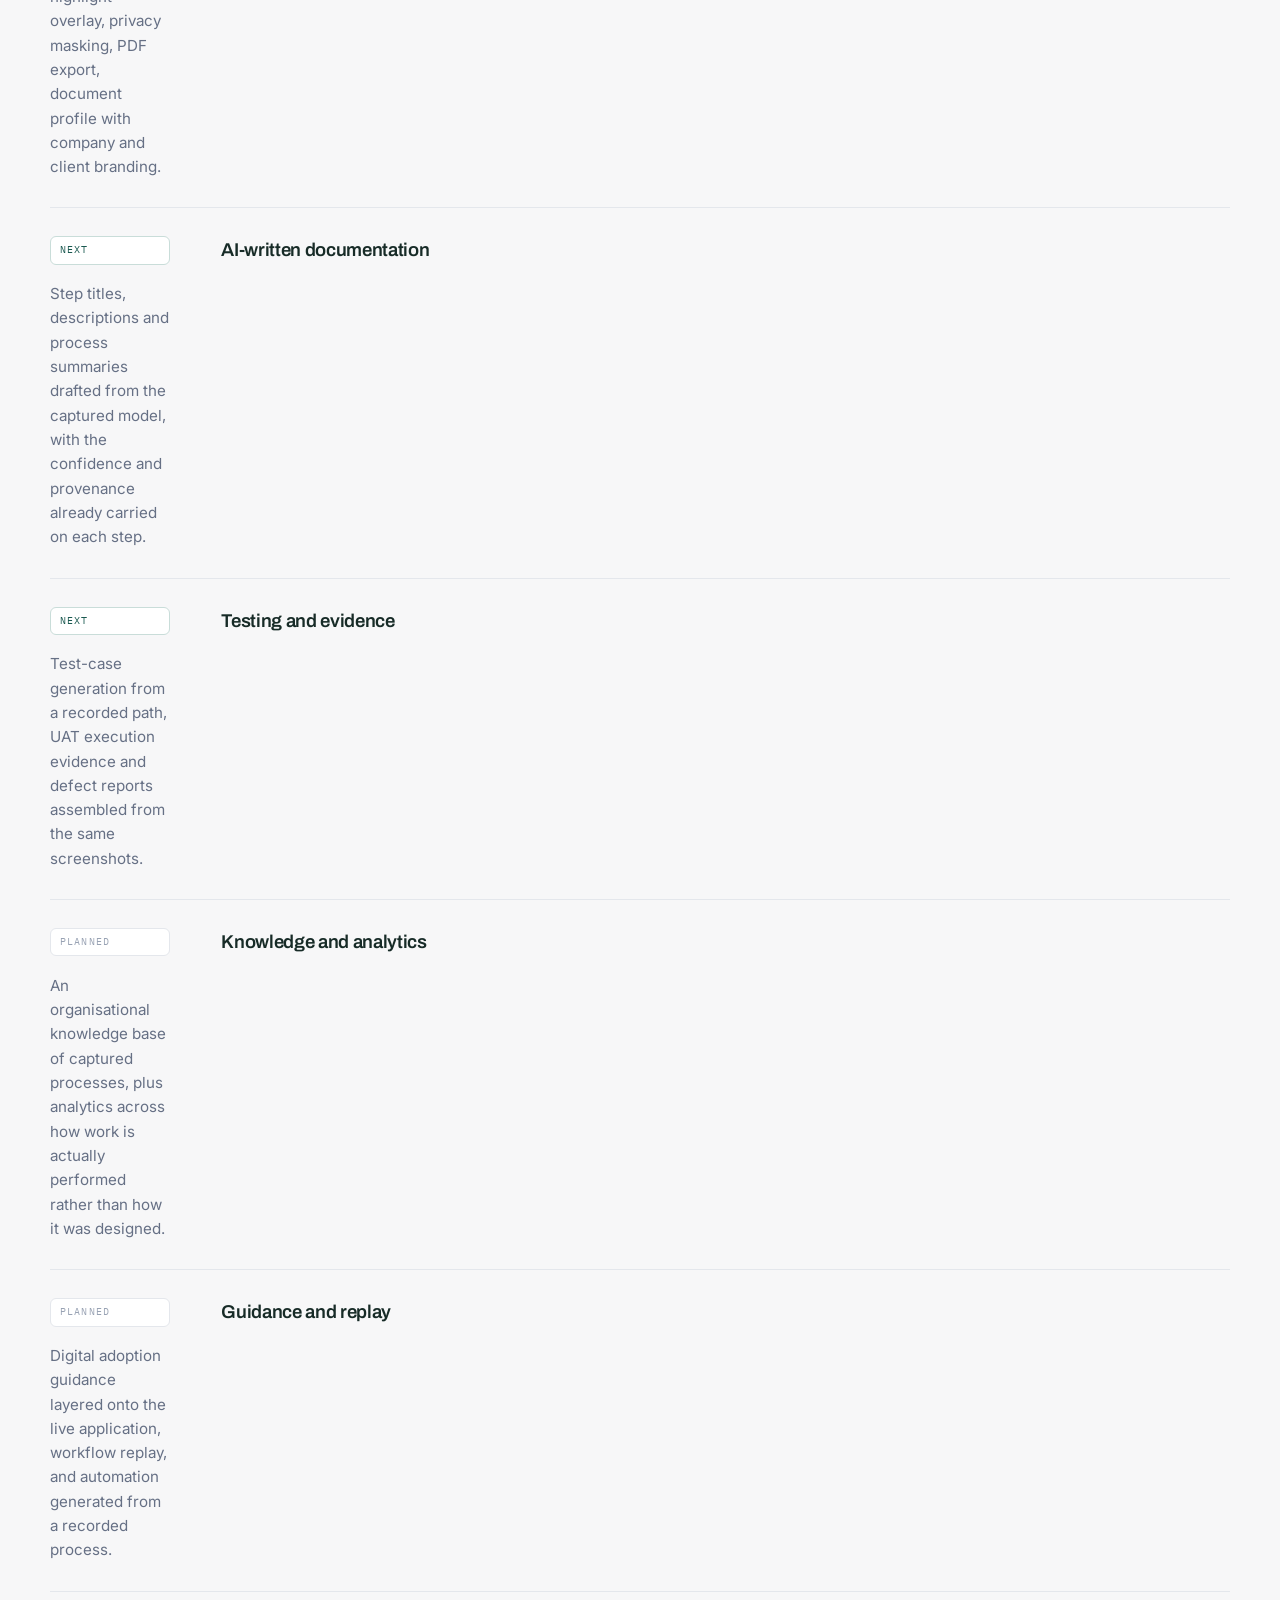
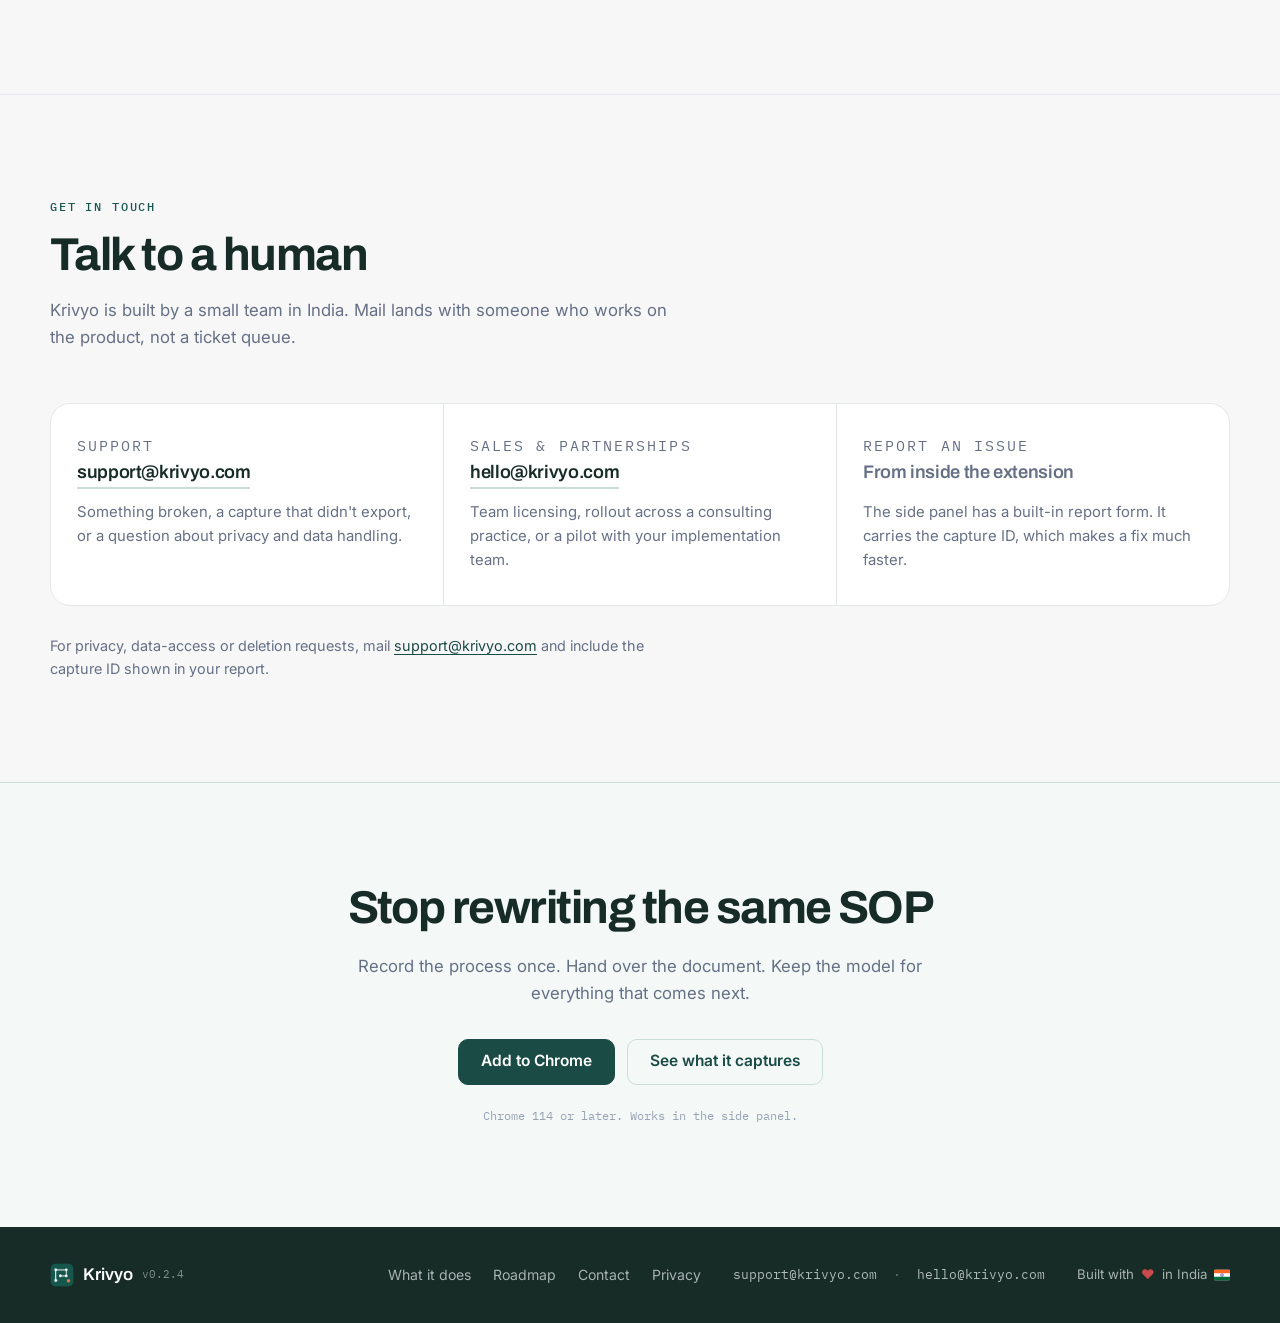
==== commit 3475e104: "Update index.html" ====
--- a/index.html
+++ b/index.html
@@ -33,6 +33,7 @@
       <a href="#flow">How it works</a>
       <a href="#roadmap">Roadmap</a>
       <a href="#contact">Contact</a>
+      <a href="#Privacy">Privacy</a>
     </nav>
     <a class="btn btn-sm" href="#install">Add to Chrome</a>
   </div>
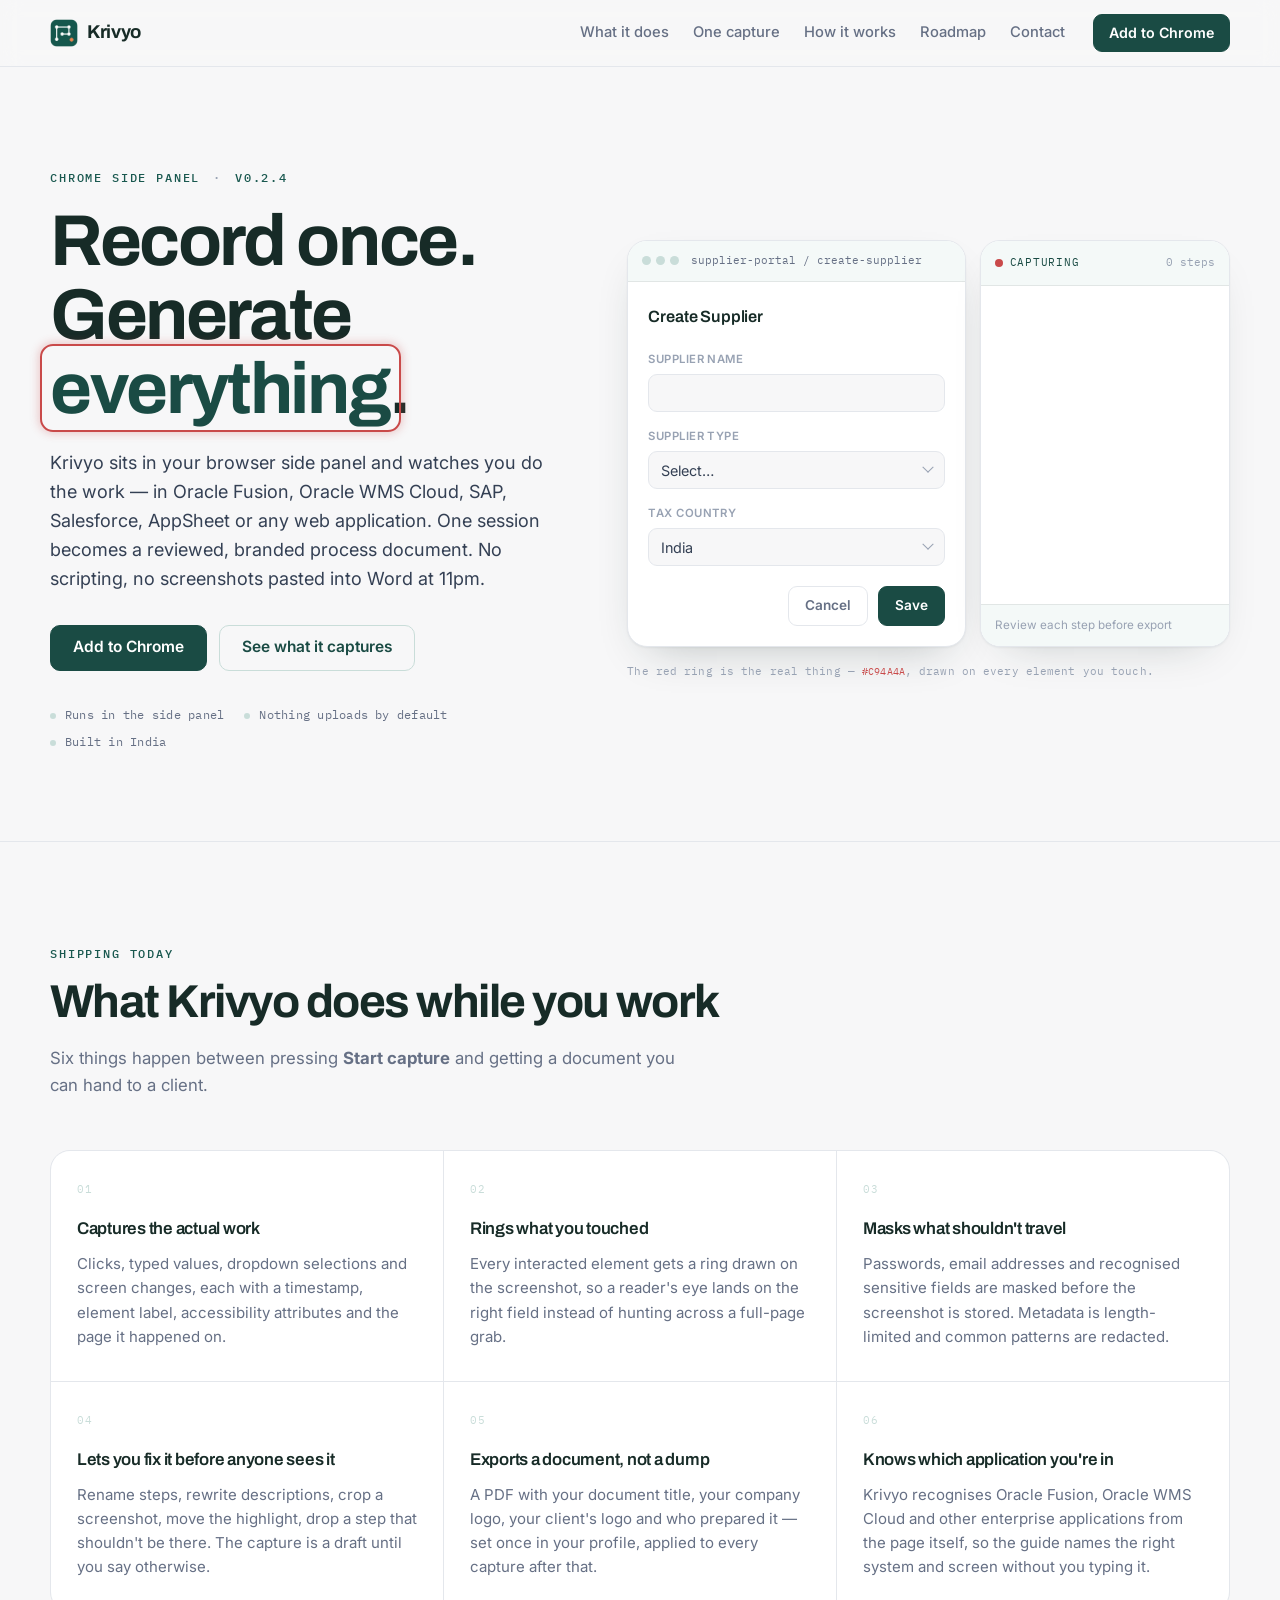
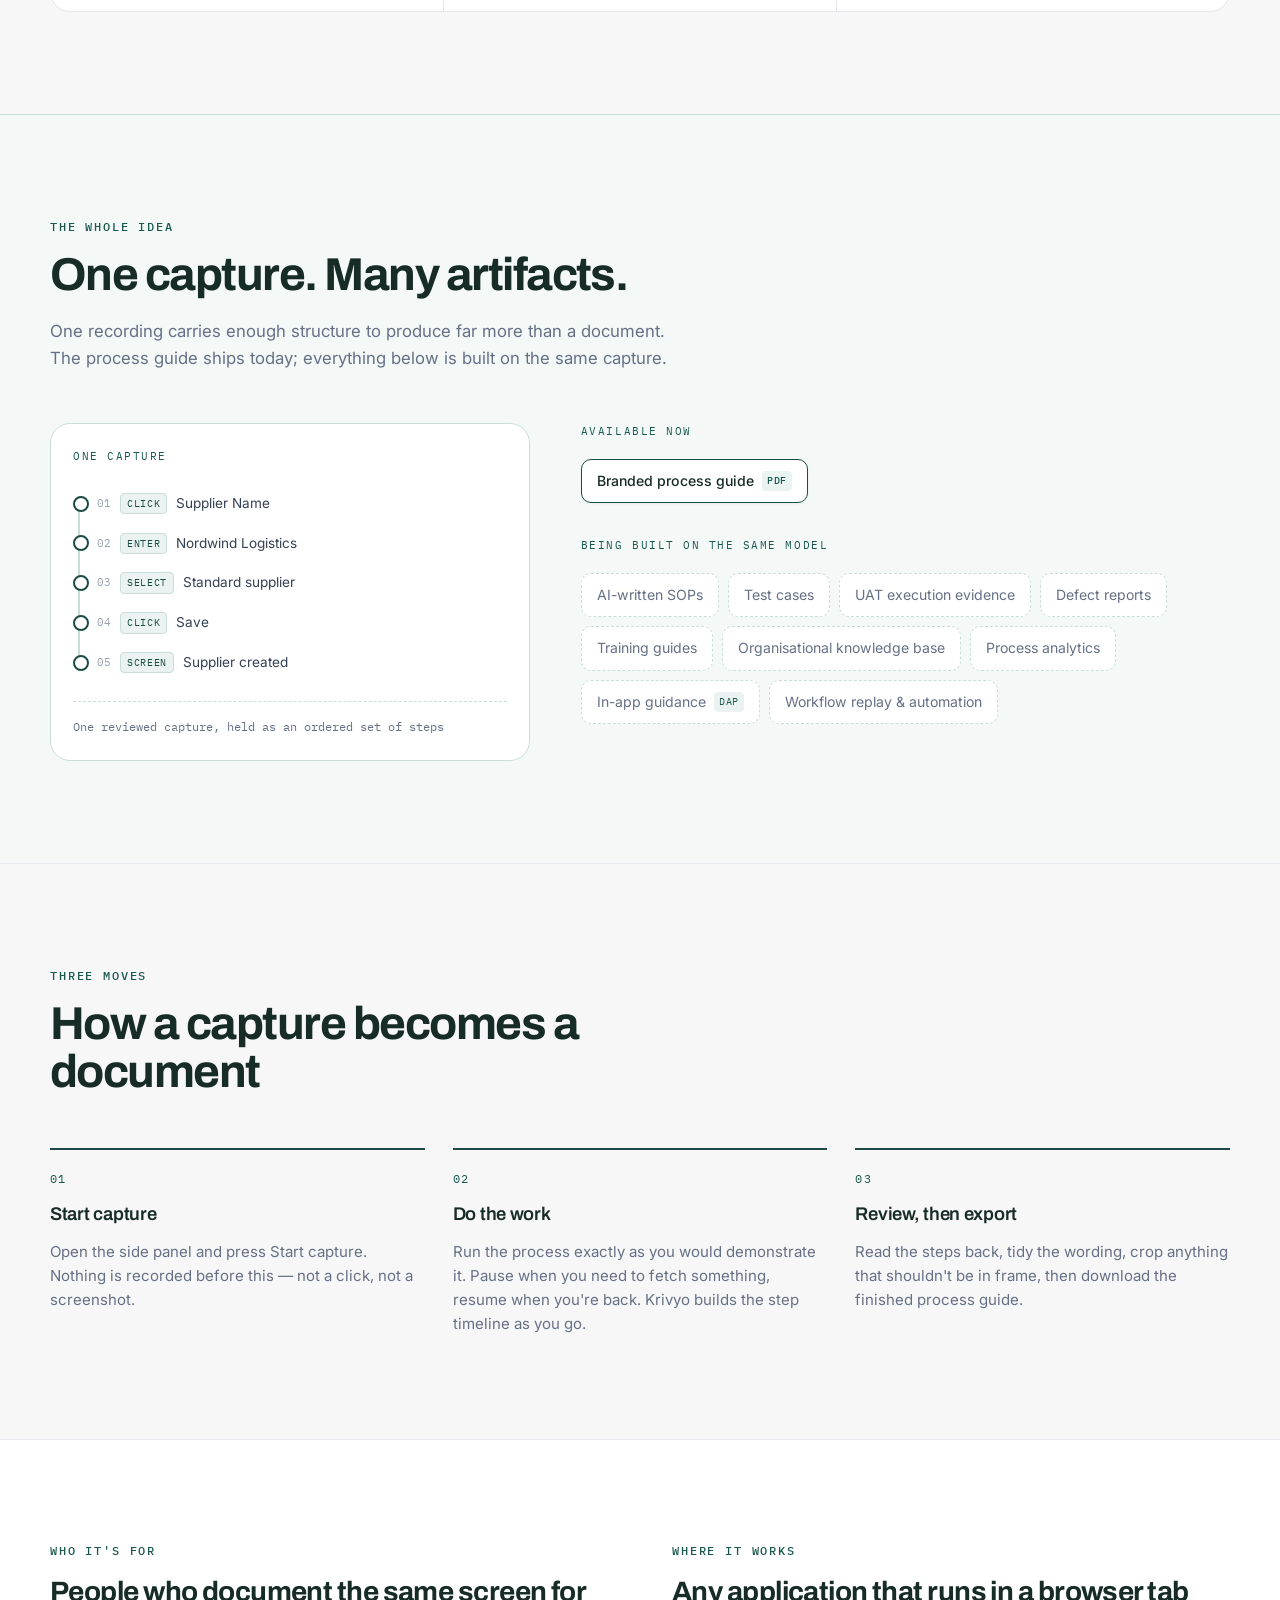
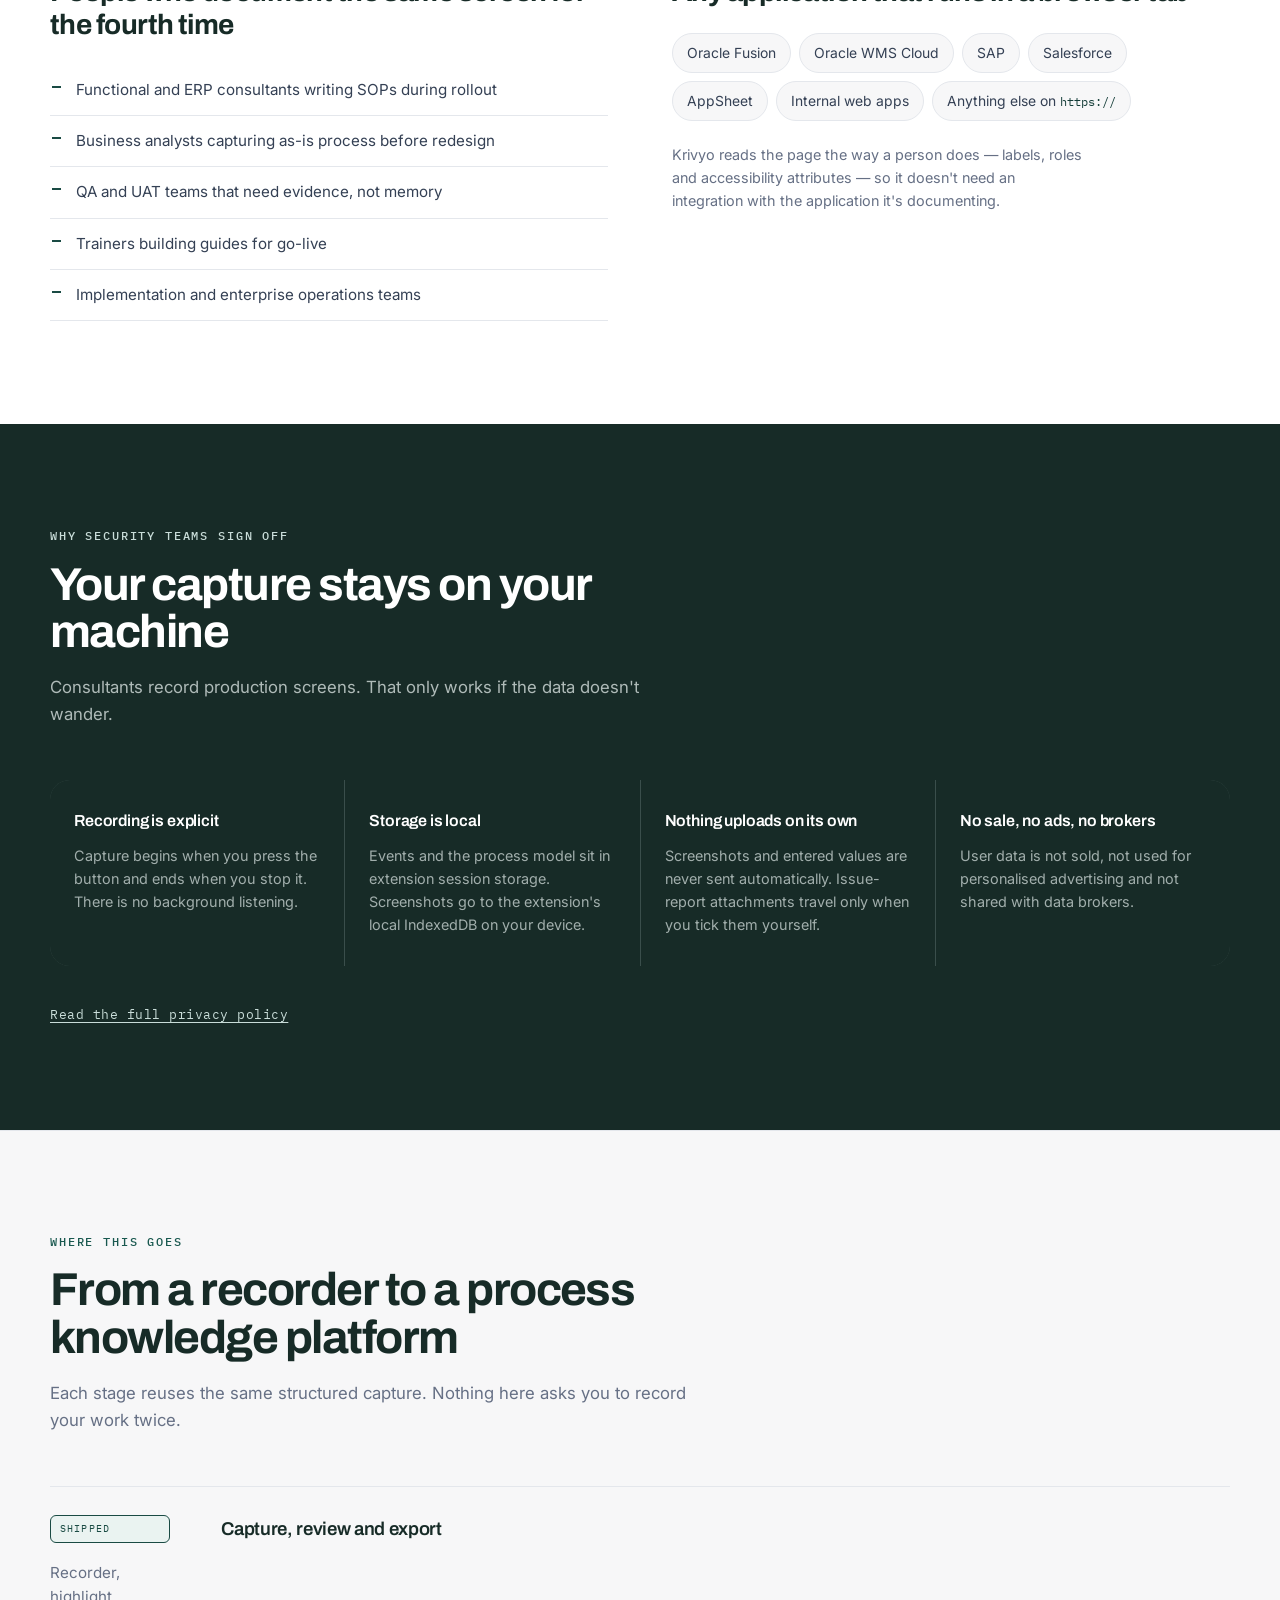
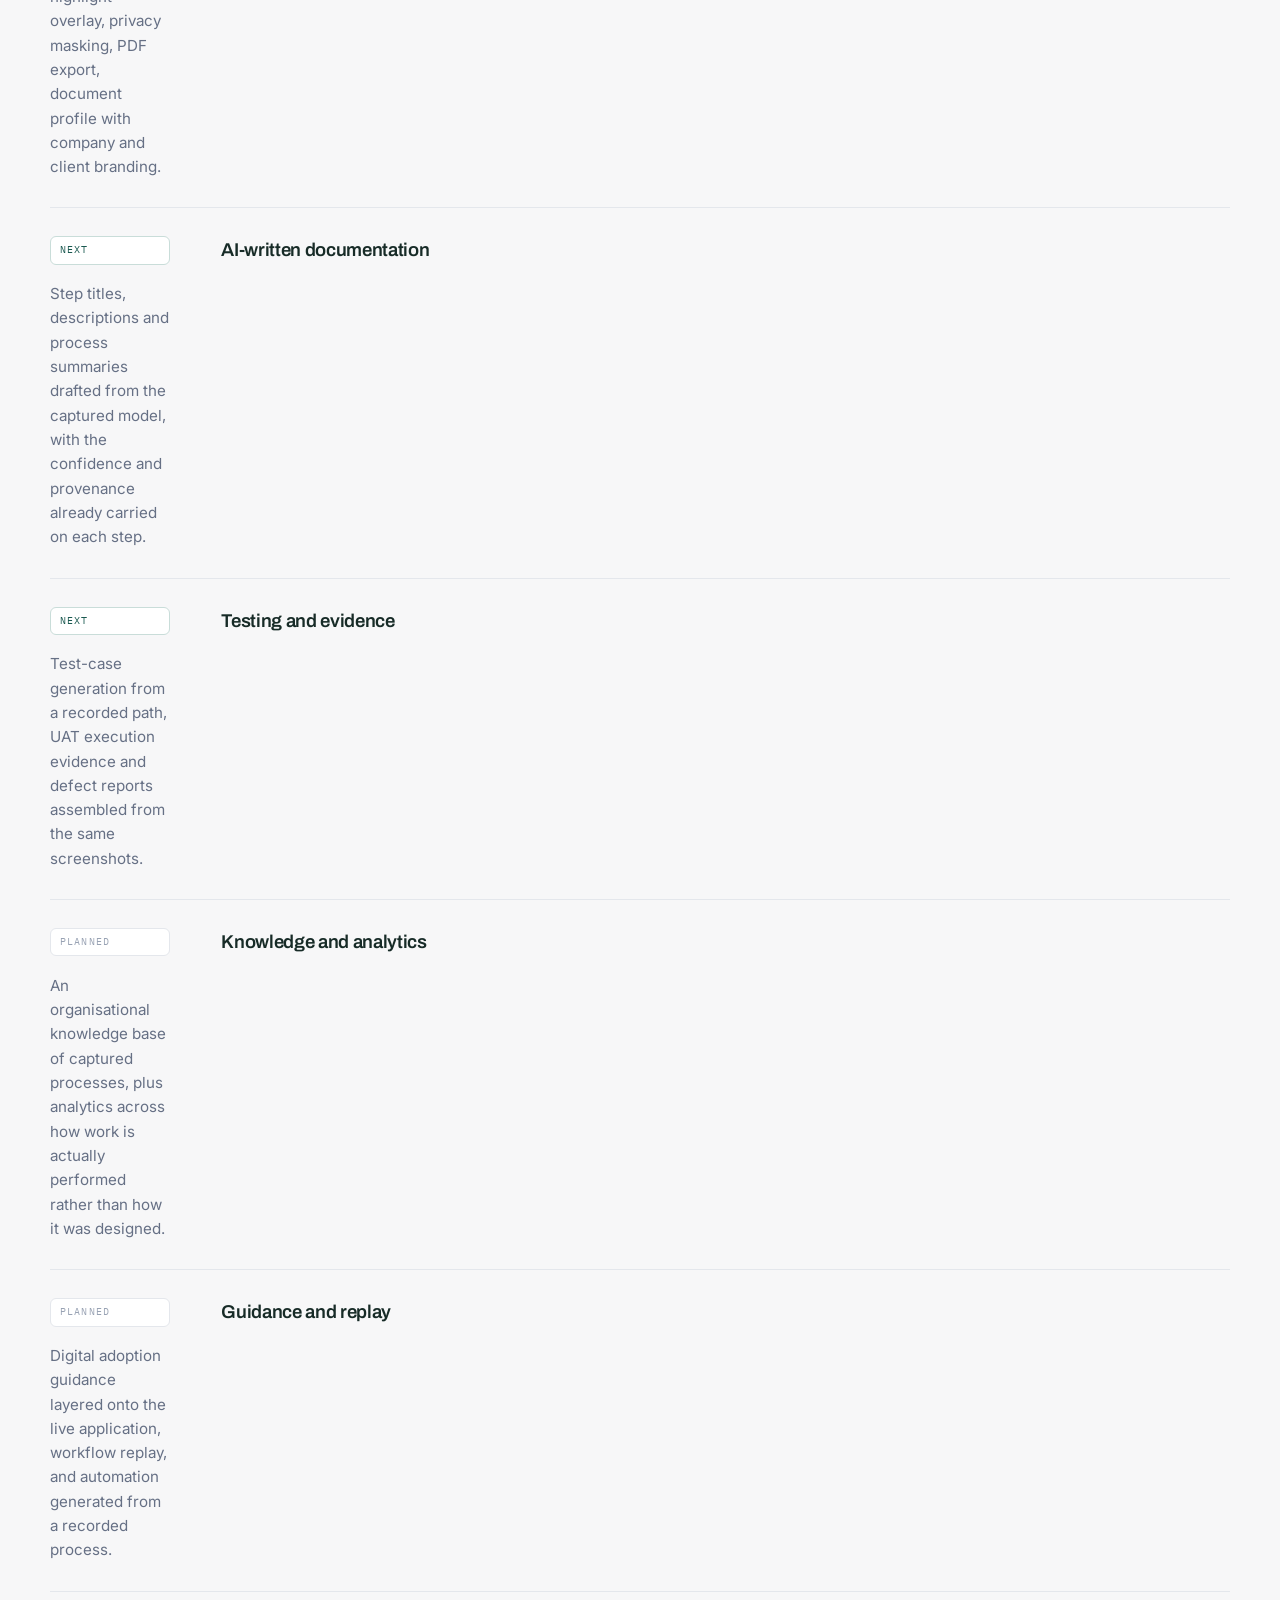
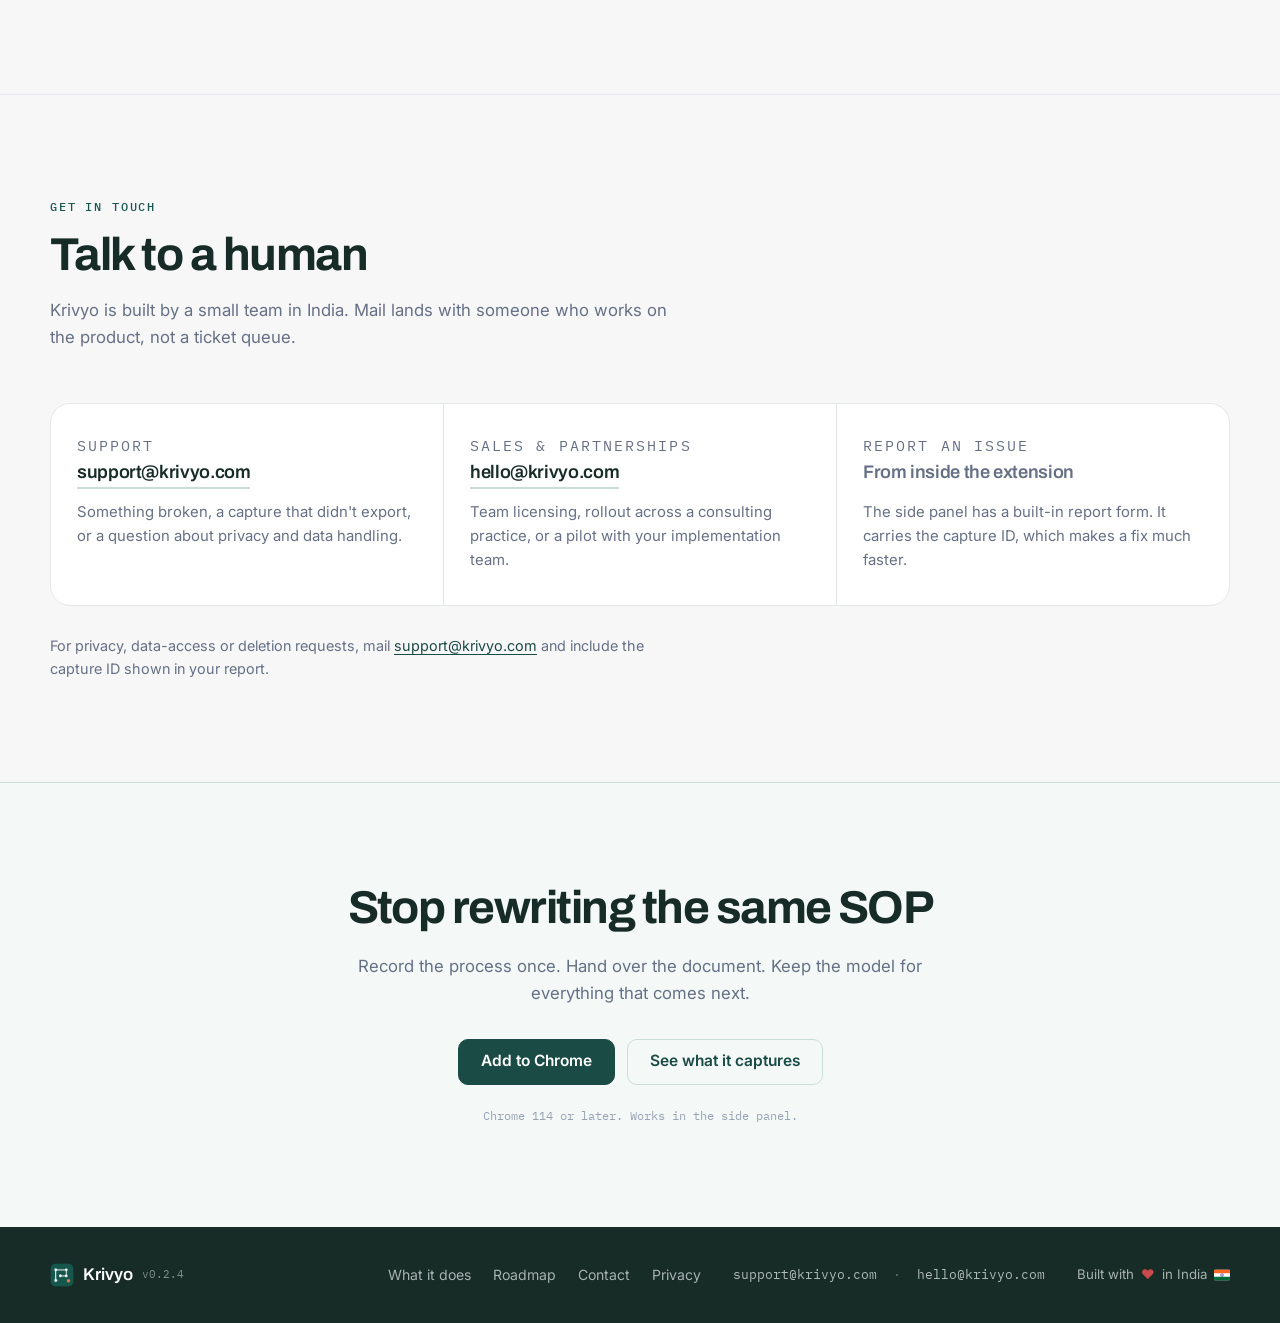
==== commit 72446255: "Update index.html" ====
--- a/index.html
+++ b/index.html
@@ -33,7 +33,6 @@
       <a href="#flow">How it works</a>
       <a href="#roadmap">Roadmap</a>
       <a href="#contact">Contact</a>
-      <a href="#Privacy">Privacy</a>
     </nav>
     <a class="btn btn-sm" href="#install">Add to Chrome</a>
   </div>
